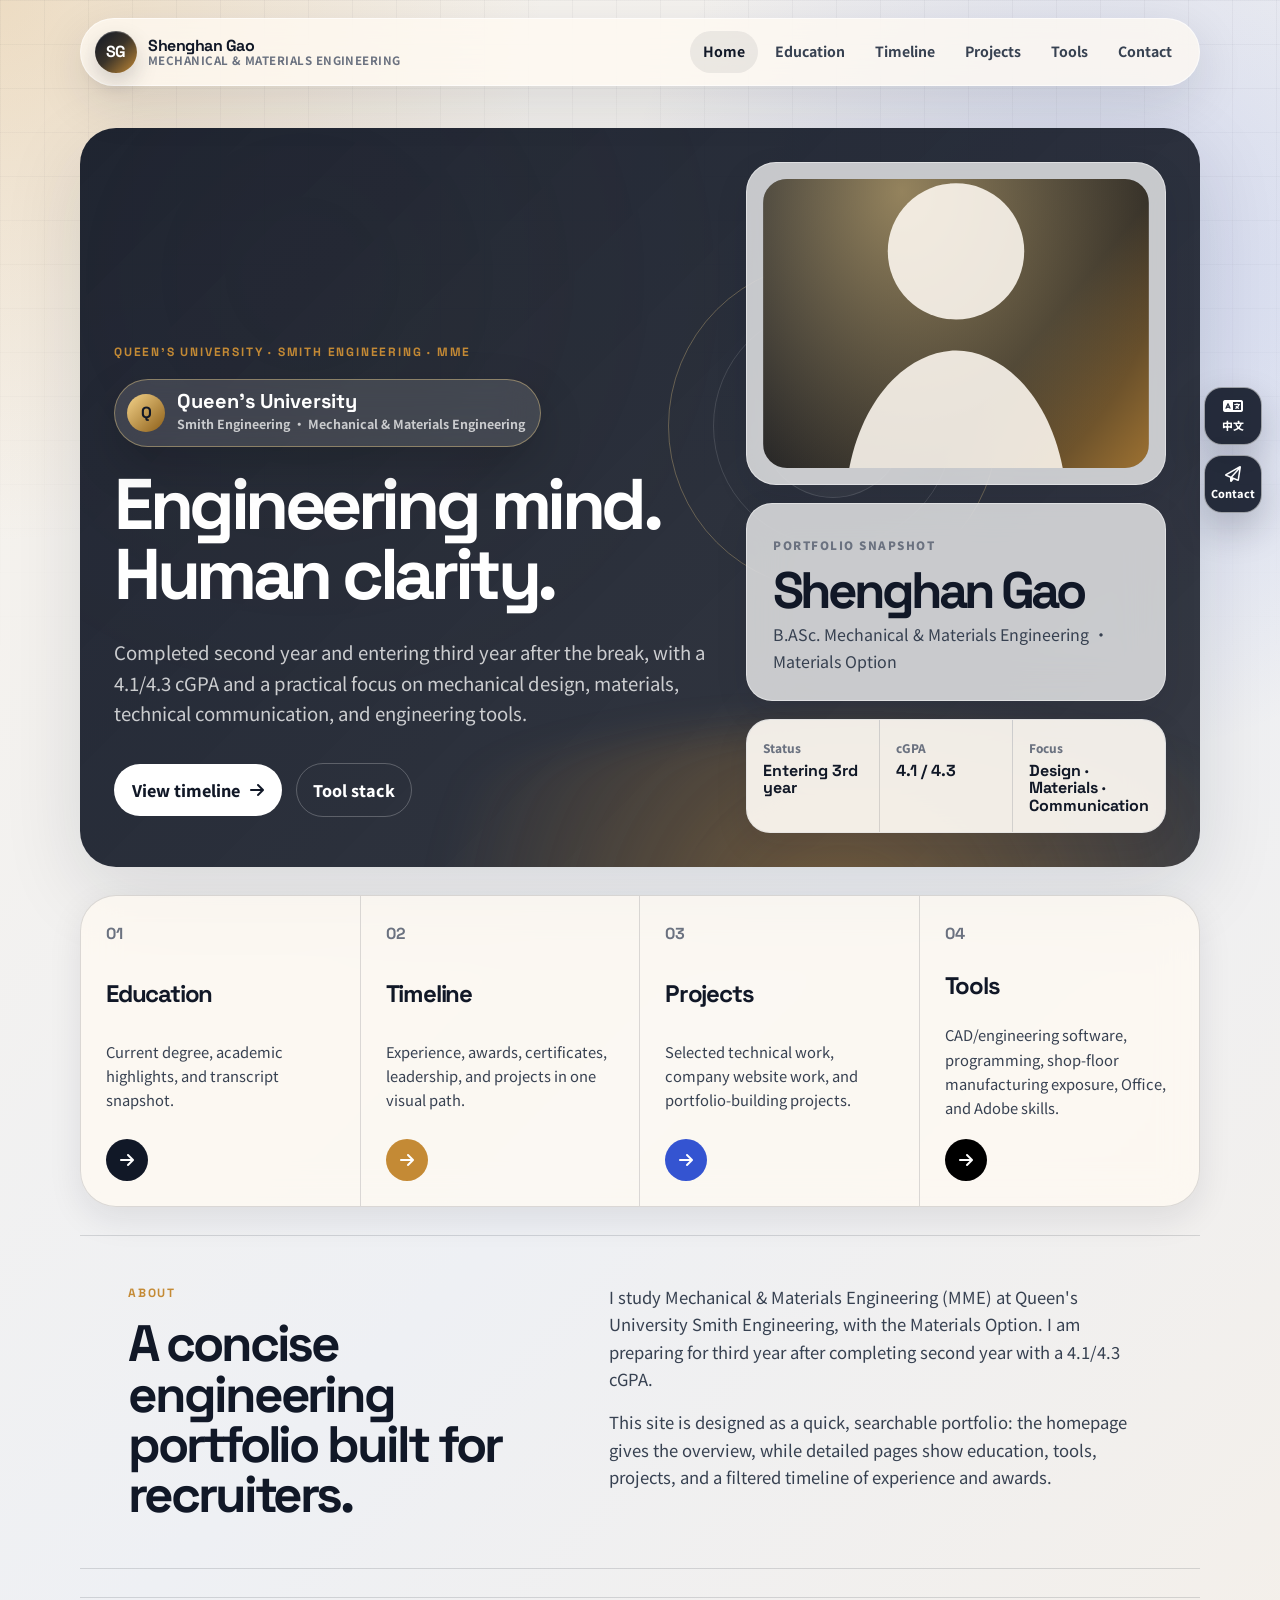
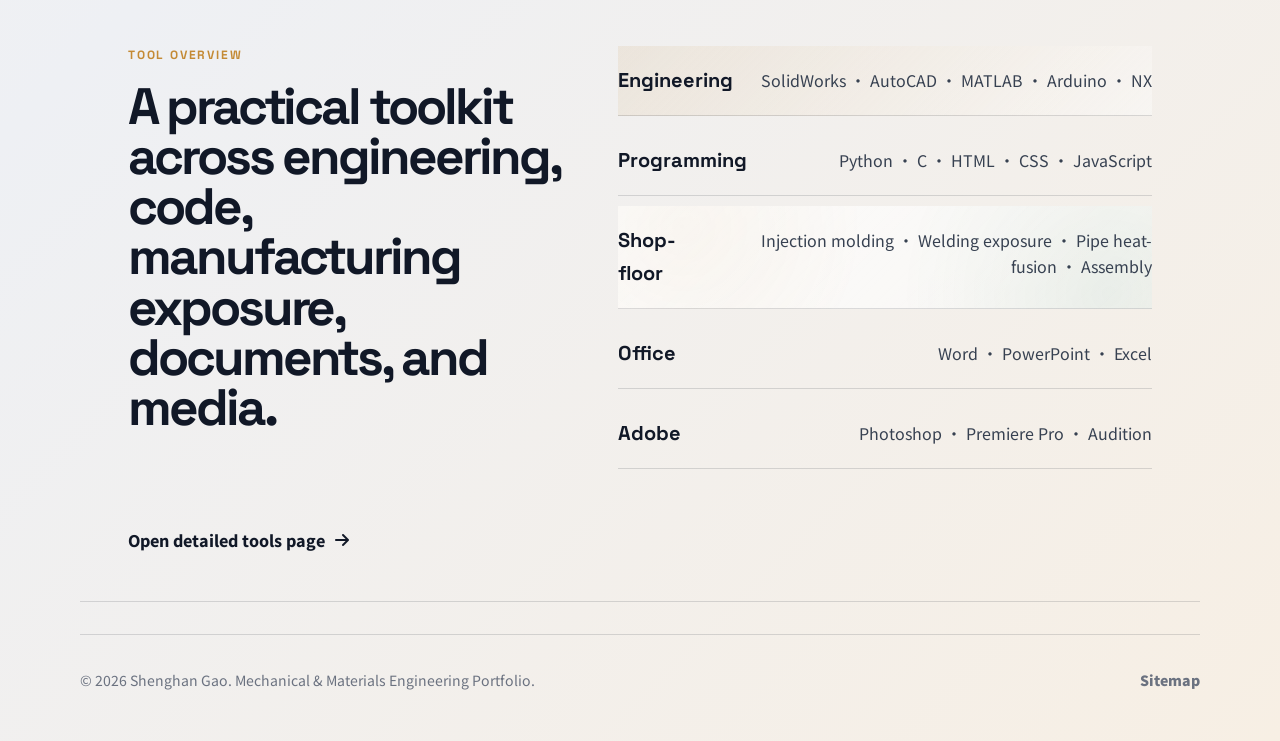
==== index.html @ 17887ff2 "Add files via upload" ====
<!DOCTYPE html>
<html lang="en">
<head>
  <meta charset="UTF-8">
  <meta name="viewport" content="width=device-width, initial-scale=1.0, viewport-fit=cover">
  <title>Shenghan Gao | Mechanical & Materials Engineering Portfolio</title>
  <meta name="description" content="Shenghan Gao is a Mechanical & Materials Engineering student at Queen's University, entering third year with a 4.1/4.3 cGPA. Explore engineering projects, tools, experience, awards, and contact information.">
  <meta name="keywords" content="Shenghan Gao, Gao Shenghan, 高胜寒, Mechanical Engineering, Queen's University, engineering portfolio, materials option, SolidWorks, AutoCAD, MATLAB, Python, Shenghan.cc">
  <meta name="author" content="Shenghan Gao">
  <meta name="robots" content="index, follow">
  <link rel="canonical" href="https://shenghan.cc/">
  <link rel="alternate" hreflang="en" href="https://shenghan.cc/">
  <link rel="alternate" hreflang="zh" href="https://shenghan.cc/">
  <meta property="og:type" content="website">
  <meta property="og:title" content="Shenghan Gao | Mechanical & Materials Engineering Portfolio">
  <meta property="og:description" content="Mechanical & Materials Engineering student at Queen's University. Engineering tools, projects, experience, awards, and contact information.">
  <meta property="og:url" content="https://shenghan.cc/">
  <meta property="og:site_name" content="Shenghan Gao Portfolio">
  <meta name="twitter:card" content="summary_large_image">
  <meta name="theme-color" content="#111827">
  <link rel="icon" href="favicon.svg" type="image/svg+xml">
  <link rel="icon" href="favicon-32x32.png" sizes="32x32">
  <link rel="apple-touch-icon" href="apple-touch-icon.png">
  <link rel="preconnect" href="https://fonts.googleapis.com">
  <link rel="preconnect" href="https://fonts.gstatic.com" crossorigin>
  <link href="https://fonts.googleapis.com/css2?family=Noto+Sans+SC:wght@300;400;500;700;900&family=Space+Grotesk:wght@400;500;600;700&display=swap" rel="stylesheet">
  <link rel="stylesheet" href="https://cdnjs.cloudflare.com/ajax/libs/font-awesome/6.5.2/css/all.min.css">
  <link rel="stylesheet" href="style.css?v=20260610-v19">
</head>
<body data-page="home">
  <header class="site-header" id="siteHeader">
    <a class="brand" href="index.html" aria-label="Shenghan Gao home">
      <span class="brand-mark">SG</span>
      <span class="brand-text">
        <strong id="brandName">Shenghan Gao</strong>
        <small data-i18n="brand_role">Mechanical &amp; Materials Engineering</small>
      </span>
    </a>
    <button class="nav-toggle" id="navToggle" type="button" aria-label="Open navigation" aria-expanded="false">
      <span></span>
      <span></span>
    </button>
    <nav class="main-nav" id="mainNav" aria-label="Primary navigation">
      <a href="index.html" data-i18n="nav_home">Home</a>
      <a href="education.html" data-i18n="nav_education">Education</a>
      <a href="timeline.html" data-i18n="nav_timeline">Timeline</a>
      <a href="projects.html" data-i18n="nav_projects">Projects</a>
      <a href="tools.html" data-i18n="nav_tools">Tools</a>
      <a href="contacts.html" data-i18n="nav_contact">Contact</a>
    </nav>
  </header>

  <aside class="quick-rail" aria-label="Quick actions">
    <button class="rail-action" id="langToggleBtn" type="button" aria-label="Switch language">
      <i class="fa-solid fa-language"></i>
      <span id="langBtnText">中文</span>
    </button>
    <a class="rail-action" href="contacts.html" aria-label="Contact Shenghan Gao">
      <i class="fa-regular fa-paper-plane"></i>
      <span data-i18n="rail_contact">Contact</span>
    </a>
  </aside>

  <main>
    <section class="hero-shell">
      <div class="hero-orbit" aria-hidden="true"></div>
      <div class="hero-copy reveal">
        <p class="eyebrow" data-i18n="home_eyebrow">Queen's University · Smith Engineering · MME</p>
        <div class="university-lockup" aria-label="Queen's University affiliation">
          <span class="university-lockup-mark">Q</span>
          <span>
            <strong>Queen's University</strong>
            <small data-i18n="home_university_sub">Smith Engineering · Mechanical &amp; Materials Engineering</small>
          </span>
        </div>
        <h1>
          <span data-i18n="home_title_line1">Engineering mind.</span>
          <span data-i18n="home_title_line2">Human clarity.</span>
        </h1>
        <p class="hero-lead" data-i18n="home_lead">Completed second year and entering third year after the break, with a 4.1/4.3 cGPA and a practical focus on mechanical design, materials, technical communication, and engineering tools.</p>
        <div class="hero-actions">
          <a class="primary-link" href="timeline.html">
            <span data-i18n="home_cta_timeline">View timeline</span>
            <i class="fa-solid fa-arrow-right"></i>
          </a>
          <a class="secondary-link" href="tools.html" data-i18n="home_cta_tools">Tool stack</a>
        </div>
      </div>
      <div class="hero-panel reveal">
        <figure class="portrait-card">
          <div class="portrait-frame">
            <img src="img/profile/portrait-placeholder.svg" alt="Professional portrait placeholder for Shenghan Gao">
          </div>
        </figure>
        <div class="profile-plate">
          <span class="plate-label" data-i18n="profile_label">Portfolio snapshot</span>
          <h2 id="heroName">Shenghan Gao</h2>
          <p data-i18n="profile_title">B.ASc. Mechanical & Materials Engineering · Materials Option</p>
        </div>
        <dl class="signal-list">
          <div>
            <dt data-i18n="signal_year_label">Status</dt>
            <dd data-i18n="signal_year_value">Entering 3rd year</dd>
          </div>
          <div>
            <dt data-i18n="signal_gpa_label">cGPA</dt>
            <dd>4.1 / 4.3</dd>
          </div>
          <div>
            <dt data-i18n="signal_focus_label">Focus</dt>
            <dd data-i18n="signal_focus_value">Design · Materials · Communication</dd>
          </div>
        </dl>
      </div>
    </section>

    <section class="overview-strip reveal" aria-label="Portfolio overview">
      <a class="overview-item" href="education.html">
        <span class="overview-number">01</span>
        <strong data-i18n="overview_education_title">Education</strong>
        <p data-i18n="overview_education_text">Current degree, academic highlights, and learning direction.</p>
        <i class="fa-solid fa-arrow-right"></i>
      </a>
      <a class="overview-item accent-warm" href="timeline.html">
        <span class="overview-number">02</span>
        <strong data-i18n="overview_timeline_title">Timeline</strong>
        <p data-i18n="overview_timeline_text">Experience, awards, certificates, and leadership in one visual path.</p>
        <i class="fa-solid fa-arrow-right"></i>
      </a>
      <a class="overview-item accent-cool" href="projects.html">
        <span class="overview-number">03</span>
        <strong data-i18n="overview_projects_title">Projects</strong>
        <p data-i18n="overview_projects_text">Selected technical work and portfolio-building projects.</p>
        <i class="fa-solid fa-arrow-right"></i>
      </a>
      <a class="overview-item accent-ink" href="tools.html">
        <span class="overview-number">04</span>
        <strong data-i18n="overview_tools_title">Tools</strong>
        <p data-i18n="overview_tools_text">CAD/engineering software, programming, shop-floor manufacturing exposure, Office, and Adobe skills.</p>
        <i class="fa-solid fa-arrow-right"></i>
      </a>
    </section>

    <section class="minimal-section split-section reveal">
      <div>
        <p class="eyebrow" data-i18n="home_about_eyebrow">About</p>
        <h2 data-i18n="home_about_title">A concise engineering portfolio built for recruiters.</h2>
      </div>
      <div class="prose-block">
        <p data-i18n="home_about_text1">I study Mechanical & Materials Engineering at Queen's University and am preparing for third year after completing second year with a 4.1/4.3 cGPA.</p>
        <p data-i18n="home_about_text2">This site is designed as a quick, searchable portfolio: the homepage gives the overview, while detailed pages show education, tools, projects, and a filtered timeline of experience and awards.</p>
      </div>
    </section>

    <section class="minimal-section feature-river reveal">
      <div class="river-heading">
        <p class="eyebrow" data-i18n="home_tools_eyebrow">Tool overview</p>
        <h2 data-i18n="home_tools_title">A practical toolkit across engineering, code, manufacturing exposure, documents, and media.</h2>
      </div>
      <div class="river-grid">
        <div class="river-item priority-engineering">
          <span>Engineering</span>
          <p>SolidWorks · AutoCAD · MATLAB · Arduino · NX</p>
        </div>
        <div class="river-item">
          <span>Programming</span>
          <p>Python · C · HTML · CSS · JavaScript</p>
        </div>
        <div class="river-item priority-shop">
          <span data-i18n="home_tools_shop_label">Shop-floor</span>
          <p data-i18n="home_tools_shop_text">Injection molding · Welding exposure · Pipe heat-fusion · Assembly</p>
        </div>
        <div class="river-item">
          <span>Office</span>
          <p>Word · PowerPoint · Excel</p>
        </div>
        <div class="river-item">
          <span>Adobe</span>
          <p>Photoshop · Premiere Pro · Audition</p>
        </div>
      </div>
      <a class="text-arrow" href="tools.html">
        <span data-i18n="home_tools_link">Open detailed tools page</span>
        <i class="fa-solid fa-arrow-right"></i>
      </a>
    </section>
  </main>

  <footer class="site-footer">
    <p data-i18n="footer_text">© 2026 Shenghan Gao. Mechanical & Materials Engineering Portfolio.</p>
    <a href="sitemap.xml" data-i18n="footer_sitemap">Sitemap</a>
  </footer>

  <script src="script.js?v=20260610-v19"></script>
</body>
</html>
---- style.css ----
:root {
  --bg: #f5f1ea;
  --bg-deep: #111827;
  --ink: #111827;
  --ink-soft: #374151;
  --muted: #6b7280;
  --line: rgba(17, 24, 39, 0.14);
  --paper: rgba(255, 255, 255, 0.74);
  --paper-solid: #fffaf2;
  --gold: #c48a35;
  --gold-light: #f4d38a;
  --blue: #3454d1;
  --blue-soft: #dfe7ff;
  --green: #2f7d5b;
  --purple: #7656d9;
  --rose: #bd4f6c;
  --shadow: 0 24px 80px rgba(17, 24, 39, 0.12);
  --shadow-soft: 0 12px 34px rgba(17, 24, 39, 0.09);
  --radius-xl: 36px;
  --radius-lg: 26px;
  --radius-md: 18px;
  --font-display: "Space Grotesk", "Noto Sans SC", system-ui, sans-serif;
  --font-body: "Noto Sans SC", "Space Grotesk", system-ui, sans-serif;
}

* {
  box-sizing: border-box;
}

html {
  scroll-behavior: smooth;
}

body {
  margin: 0;
  min-height: 100vh;
  background:
    radial-gradient(circle at top left, rgba(196, 138, 53, 0.22), transparent 34rem),
    radial-gradient(circle at 85% 12%, rgba(52, 84, 209, 0.18), transparent 30rem),
    linear-gradient(135deg, #f8f3eb 0%, #eef0f4 48%, #f7efe4 100%);
  color: var(--ink);
  font-family: var(--font-body);
  line-height: 1.65;
  overflow-x: hidden;
}

body::before {
  content: "";
  position: fixed;
  inset: 0;
  pointer-events: none;
  background-image: linear-gradient(rgba(17, 24, 39, 0.035) 1px, transparent 1px), linear-gradient(90deg, rgba(17, 24, 39, 0.035) 1px, transparent 1px);
  background-size: 44px 44px;
  mask-image: linear-gradient(to bottom, black, transparent 76%);
  z-index: -2;
}

a {
  color: inherit;
}

button,
a {
  -webkit-tap-highlight-color: transparent;
}

.site-header {
  position: fixed;
  top: 18px;
  left: 50%;
  width: min(1120px, calc(100% - 36px));
  transform: translateX(-50%);
  z-index: 1000;
  display: flex;
  align-items: center;
  justify-content: space-between;
  gap: 22px;
  padding: 12px 14px;
  border: 1px solid rgba(255, 255, 255, 0.56);
  border-radius: 999px;
  background: rgba(255, 250, 242, 0.76);
  backdrop-filter: blur(22px);
  box-shadow: 0 16px 50px rgba(17, 24, 39, 0.12);
  transition: padding 0.25s ease, top 0.25s ease, background 0.25s ease;
}

.site-header.scrolled {
  top: 10px;
  padding: 9px 12px;
  background: rgba(255, 250, 242, 0.9);
}

.brand {
  display: inline-flex;
  align-items: center;
  gap: 11px;
  text-decoration: none;
  min-width: max-content;
}

.brand-mark {
  width: 42px;
  height: 42px;
  display: inline-grid;
  place-items: center;
  border-radius: 50%;
  color: white;
  background: linear-gradient(135deg, #111827, #3a3329 48%, #c48a35);
  font-family: var(--font-display);
  font-weight: 700;
  letter-spacing: -0.04em;
  box-shadow: inset 0 1px 0 rgba(255,255,255,0.25), 0 10px 22px rgba(17,24,39,0.18);
}

.brand-text {
  display: flex;
  flex-direction: column;
  line-height: 1.05;
}

.brand-text strong {
  font-family: var(--font-display);
  font-size: 1rem;
  letter-spacing: -0.03em;
}

.brand-text small {
  color: var(--muted);
  font-size: 0.72rem;
  font-weight: 700;
  letter-spacing: 0.04em;
  text-transform: uppercase;
}

.main-nav {
  display: flex;
  align-items: center;
  justify-content: flex-end;
  gap: 4px;
  flex-wrap: wrap;
}

.main-nav a {
  position: relative;
  text-decoration: none;
  color: var(--ink-soft);
  font-weight: 700;
  font-size: 0.88rem;
  padding: 9px 13px;
  border-radius: 999px;
  transition: color 0.2s ease, background 0.2s ease;
}

.main-nav a:hover,
.main-nav a.active {
  color: var(--ink);
  background: rgba(17, 24, 39, 0.07);
}

.nav-toggle {
  display: none;
  width: 42px;
  height: 42px;
  align-items: center;
  justify-content: center;
  flex-direction: column;
  gap: 6px;
  border: 0;
  border-radius: 50%;
  background: var(--ink);
  cursor: pointer;
}

.nav-toggle span {
  width: 18px;
  height: 2px;
  border-radius: 999px;
  background: white;
  transition: transform 0.25s ease;
}

.nav-toggle.open span:first-child {
  transform: translateY(4px) rotate(45deg);
}

.nav-toggle.open span:last-child {
  transform: translateY(-4px) rotate(-45deg);
}

.quick-rail {
  position: fixed;
  top: 50%;
  right: 18px;
  transform: translateY(-50%);
  z-index: 1100;
  display: flex;
  flex-direction: column;
  gap: 10px;
}

.rail-action {
  width: 58px;
  min-height: 58px;
  display: inline-flex;
  flex-direction: column;
  align-items: center;
  justify-content: center;
  gap: 3px;
  border: 1px solid rgba(255, 255, 255, 0.54);
  border-radius: 18px;
  background: rgba(17, 24, 39, 0.9);
  color: white;
  text-decoration: none;
  cursor: pointer;
  box-shadow: 0 16px 36px rgba(17, 24, 39, 0.22);
  transition: transform 0.2s ease, background 0.2s ease;
  font: inherit;
}

.rail-action:hover {
  transform: translateX(-3px) translateY(-2px);
  background: #000;
}

.rail-action i {
  font-size: 1rem;
}

.rail-action span {
  font-size: 0.68rem;
  font-weight: 800;
}

main,
.page-main {
  width: min(1120px, calc(100% - 42px));
  margin: 0 auto;
}

main {
  padding: 128px 0 32px;
}

.page-main {
  padding: 128px 0 36px;
}

.hero-shell {
  position: relative;
  min-height: min(720px, calc(100vh - 120px));
  display: grid;
  grid-template-columns: minmax(0, 1.18fr) minmax(320px, 0.82fr);
  gap: 28px;
  align-items: stretch;
  padding: 34px;
  border-radius: var(--radius-xl);
  overflow: hidden;
  background:
    linear-gradient(135deg, rgba(17, 24, 39, 0.94), rgba(29, 33, 43, 0.88)),
    radial-gradient(circle at 20% 20%, rgba(244, 211, 138, 0.3), transparent 28rem);
  color: white;
  box-shadow: var(--shadow);
}

.hero-shell::after {
  content: "";
  position: absolute;
  inset: auto -20% -38% 16%;
  height: 420px;
  border-radius: 50%;
  background: radial-gradient(circle, rgba(196, 138, 53, 0.45), transparent 66%);
  filter: blur(18px);
}

.hero-orbit {
  position: absolute;
  right: 18%;
  top: 18%;
  width: 330px;
  height: 330px;
  border: 1px solid rgba(244, 211, 138, 0.38);
  border-radius: 50%;
  opacity: 0.8;
}

.hero-orbit::before,
.hero-orbit::after {
  content: "";
  position: absolute;
  border-radius: 50%;
  border: 1px solid rgba(255, 255, 255, 0.16);
}

.hero-orbit::before {
  inset: 44px;
}

.hero-orbit::after {
  inset: 92px;
  background: rgba(255,255,255,0.05);
}

.hero-copy,
.hero-panel {
  position: relative;
  z-index: 1;
}

.hero-copy {
  align-self: end;
  max-width: 720px;
  padding: 90px 0 16px;
}

.eyebrow {
  margin: 0 0 16px;
  color: var(--gold);
  font-family: var(--font-display);
  font-weight: 700;
  text-transform: uppercase;
  letter-spacing: 0.15em;
  font-size: 0.75rem;
}

.hero-copy h1,
.page-hero h1,
.contact-hero h1 {
  margin: 0;
  font-family: var(--font-display);
  font-size: clamp(3.1rem, 8vw, 7.4rem);
  line-height: 0.88;
  letter-spacing: -0.08em;
}

.hero-copy h1 span {
  display: block;
}

.hero-lead {
  max-width: 660px;
  margin: 28px 0 0;
  color: rgba(255, 255, 255, 0.76);
  font-size: clamp(1rem, 1.5vw, 1.16rem);
}

.hero-actions,
.section-heading-row {
  display: flex;
  align-items: center;
  gap: 14px;
  flex-wrap: wrap;
}

.hero-actions {
  margin-top: 34px;
}

.primary-link,
.secondary-link,
.text-arrow {
  display: inline-flex;
  align-items: center;
  gap: 10px;
  text-decoration: none;
  font-weight: 800;
  transition: transform 0.2s ease, background 0.2s ease, color 0.2s ease;
}

.primary-link {
  padding: 13px 18px;
  border-radius: 999px;
  background: white;
  color: var(--ink);
}

.primary-link:hover,
.secondary-link:hover,
.text-arrow:hover {
  transform: translateX(4px);
}

.secondary-link {
  padding: 13px 16px;
  border-radius: 999px;
  color: white;
  border: 1px solid rgba(255, 255, 255, 0.24);
}

.hero-panel {
  align-self: stretch;
  display: flex;
  flex-direction: column;
  justify-content: flex-end;
  gap: 18px;
}

.portrait-card,
.profile-plate,
.signal-list,
.education-current,
.education-notes,
.contact-card,
.contact-grid article,
.project-tile,
.tool-family,
.detail-table,
.timeline-card {
  border: 1px solid rgba(255,255,255,0.42);
  background: rgba(255, 255, 255, 0.74);
  backdrop-filter: blur(20px);
  box-shadow: var(--shadow-soft);
}


.portrait-card {
  margin: 0;
  padding: 16px;
  border-radius: 30px;
  color: var(--ink);
}

.portrait-frame {
  position: relative;
  overflow: hidden;
  border-radius: 24px;
  aspect-ratio: 4 / 3;
  background: rgba(17,24,39,0.09);
}

.portrait-frame img {
  width: 100%;
  height: 100%;
  object-fit: cover;
  display: block;
}

.portrait-card figcaption {
  margin-top: 10px;
  color: var(--muted);
  font-size: 0.78rem;
  font-weight: 800;
  line-height: 1.45;
}

.profile-plate {
  padding: 26px;
  border-radius: var(--radius-lg);
  color: var(--ink);
}

.plate-label,
.section-kicker,
.project-type,
.tool-family-head span,
.filter-title {
  display: inline-flex;
  color: var(--muted);
  font-size: 0.72rem;
  font-weight: 900;
  text-transform: uppercase;
  letter-spacing: 0.13em;
}

.profile-plate h2 {
  margin: 10px 0 6px;
  font-family: var(--font-display);
  font-size: clamp(2rem, 4vw, 3.6rem);
  line-height: 0.95;
  letter-spacing: -0.08em;
}

.profile-plate p {
  margin: 0;
  color: var(--ink-soft);
}

.signal-list {
  display: grid;
  grid-template-columns: repeat(3, 1fr);
  gap: 1px;
  padding: 0;
  margin: 0;
  overflow: hidden;
  border-radius: 24px;
  color: var(--ink);
}

.signal-list div {
  padding: 18px 16px;
  background: rgba(255, 250, 242, 0.72);
}

.signal-list dt {
  color: var(--muted);
  font-size: 0.74rem;
  font-weight: 800;
}

.signal-list dd {
  margin: 4px 0 0;
  font-family: var(--font-display);
  font-weight: 800;
  line-height: 1.1;
}

.overview-strip {
  display: grid;
  grid-template-columns: repeat(4, 1fr);
  gap: 0;
  margin-top: 28px;
  border: 1px solid var(--line);
  border-radius: var(--radius-xl);
  overflow: hidden;
  background: rgba(255, 250, 242, 0.76);
  backdrop-filter: blur(18px);
  box-shadow: var(--shadow-soft);
}

.overview-item {
  position: relative;
  min-height: 240px;
  display: flex;
  flex-direction: column;
  justify-content: space-between;
  gap: 18px;
  padding: 25px;
  text-decoration: none;
  border-right: 1px solid var(--line);
  transition: background 0.25s ease, transform 0.25s ease;
}

.overview-item:last-child {
  border-right: 0;
}

.overview-item:hover {
  background: rgba(17, 24, 39, 0.045);
}

.overview-number {
  color: var(--muted);
  font-family: var(--font-display);
  font-weight: 800;
}

.overview-item strong {
  font-family: var(--font-display);
  font-size: 1.5rem;
  letter-spacing: -0.05em;
}

.overview-item p {
  margin: 0;
  color: var(--ink-soft);
  font-size: 0.92rem;
}

.overview-item i {
  width: 42px;
  height: 42px;
  display: grid;
  place-items: center;
  border-radius: 50%;
  background: var(--ink);
  color: white;
}

.accent-warm i {
  background: var(--gold);
}

.accent-cool i {
  background: var(--blue);
}

.accent-ink i {
  background: #000;
}

.minimal-section {
  margin-top: 28px;
  padding: clamp(28px, 4vw, 48px);
  border-top: 1px solid var(--line);
  border-bottom: 1px solid var(--line);
}

.split-section {
  display: grid;
  grid-template-columns: 0.9fr 1.1fr;
  gap: 36px;
  align-items: start;
}

.split-section h2,
.river-heading h2,
.education-current h2,
.education-notes h3,
.detail-table-section h2,
.project-tile h2,
.tool-family h2,
.contact-grid h2 {
  margin: 0;
  font-family: var(--font-display);
  letter-spacing: -0.06em;
  line-height: 0.98;
}

.split-section h2,
.river-heading h2 {
  font-size: clamp(2rem, 4vw, 4.1rem);
}

.prose-block p {
  margin: 0 0 16px;
  color: var(--ink-soft);
  font-size: 1.04rem;
}

.feature-river {
  display: grid;
  grid-template-columns: 0.92fr 1.08fr;
  gap: 36px;
  align-items: start;
}

.river-grid {
  display: grid;
  gap: 10px;
}

.river-item {
  display: flex;
  align-items: baseline;
  justify-content: space-between;
  gap: 18px;
  padding: 18px 0;
  border-bottom: 1px solid var(--line);
}

.river-item span {
  font-family: var(--font-display);
  font-weight: 800;
  font-size: 1.25rem;
}

.river-item p {
  margin: 0;
  color: var(--ink-soft);
  text-align: right;
}

.text-arrow {
  width: fit-content;
  color: var(--ink);
  margin-top: 22px;
}

.page-hero {
  position: relative;
  padding: clamp(44px, 7vw, 86px) 0 clamp(26px, 4vw, 48px);
}

.page-hero h1,
.contact-hero h1 {
  max-width: 920px;
  color: var(--ink);
  font-size: clamp(3rem, 7vw, 6.4rem);
}

.page-hero p:last-child,
.contact-hero p {
  max-width: 720px;
  color: var(--ink-soft);
  font-size: 1.06rem;
}

.education-layout {
  display: grid;
  grid-template-columns: minmax(0, 1.25fr) minmax(280px, 0.75fr);
  gap: 22px;
}

.education-current,
.education-notes {
  border-color: rgba(17,24,39,0.1);
  border-radius: var(--radius-xl);
  padding: clamp(24px, 4vw, 42px);
}

.education-current h2 {
  margin-top: 14px;
  font-size: clamp(2.2rem, 4.6vw, 4.4rem);
}

.muted {
  color: var(--muted);
}

.metric-row {
  display: grid;
  grid-template-columns: repeat(2, 1fr);
  gap: 12px;
  margin: 26px 0;
}

.metric-row div {
  padding: 18px;
  border-radius: 22px;
  background: rgba(17, 24, 39, 0.055);
}

.metric-row span {
  display: block;
  color: var(--muted);
  font-size: 0.78rem;
  font-weight: 800;
  text-transform: uppercase;
  letter-spacing: 0.1em;
}

.metric-row strong {
  display: block;
  margin-top: 6px;
  font-family: var(--font-display);
  font-size: 1.32rem;
  line-height: 1.12;
}

.clean-list {
  list-style: none;
  padding: 0;
  margin: 18px 0 0;
}

.clean-list li {
  padding: 14px 0;
  border-bottom: 1px solid var(--line);
  color: var(--ink-soft);
}

.detail-table-section {
  margin-top: 28px;
}

.section-heading-row {
  justify-content: space-between;
  margin-bottom: 18px;
}

.detail-table {
  border-radius: var(--radius-lg);
  overflow: hidden;
  border-color: rgba(17,24,39,0.1);
}

.detail-row {
  display: grid;
  grid-template-columns: 120px 260px minmax(0, 1fr);
  gap: 20px;
  padding: 24px;
  align-items: start;
  border-bottom: 1px solid var(--line);
}

.detail-row:last-child {
  border-bottom: 0;
}

.detail-row span {
  font-family: var(--font-display);
  font-weight: 900;
  color: var(--gold);
}

.detail-row strong {
  font-family: var(--font-display);
  letter-spacing: -0.03em;
}

.detail-row p {
  margin: 0;
  color: var(--ink-soft);
}

.timeline-layout {
  display: grid;
  grid-template-columns: 220px minmax(0, 1fr);
  gap: 32px;
  align-items: start;
}

.timeline-filter {
  position: sticky;
  top: 118px;
  display: flex;
  flex-direction: column;
  gap: 9px;
  padding: 16px;
  border: 1px solid rgba(255,255,255,0.54);
  border-radius: 26px;
  background: rgba(255, 250, 242, 0.72);
  backdrop-filter: blur(22px);
  box-shadow: var(--shadow-soft);
}

.filter-title {
  margin: 4px 8px 8px;
}

.filter-btn {
  display: inline-flex;
  align-items: center;
  gap: 10px;
  border: 0;
  border-radius: 999px;
  padding: 11px 12px;
  background: transparent;
  color: var(--ink-soft);
  font: inherit;
  font-weight: 800;
  cursor: pointer;
  text-align: left;
  transition: background 0.2s ease, color 0.2s ease, transform 0.2s ease;
}

.filter-btn:hover,
.filter-btn.active {
  background: var(--ink);
  color: white;
}

.filter-btn:hover {
  transform: translateX(3px);
}

.timeline-stream {
  position: relative;
  display: grid;
  gap: 26px;
  padding-bottom: 30px;
}

.timeline-stream::before {
  content: "";
  position: absolute;
  left: 132px;
  top: 18px;
  bottom: 18px;
  width: 2px;
  background: linear-gradient(to bottom, transparent, rgba(17,24,39,0.24), transparent);
}

.timeline-item {
  position: relative;
  display: grid;
  grid-template-columns: 132px minmax(0, 1fr);
  gap: 28px;
  transition: opacity 0.25s ease, transform 0.25s ease;
}

.timeline-item.hidden {
  display: none;
}

.timeline-date {
  position: sticky;
  top: 118px;
  align-self: start;
  padding-top: 20px;
  font-family: var(--font-display);
  font-weight: 900;
  color: var(--ink);
  letter-spacing: -0.04em;
}

.timeline-card {
  position: relative;
  display: grid;
  grid-template-columns: 210px minmax(0, 1fr);
  gap: 24px;
  padding: 18px;
  border-radius: 32px;
  border-color: rgba(17,24,39,0.1);
}

.timeline-card::before {
  content: "";
  position: absolute;
  left: -37px;
  top: 32px;
  width: 18px;
  height: 18px;
  border-radius: 50%;
  background: var(--ink);
  box-shadow: 0 0 0 8px rgba(17,24,39,0.09);
}

.category-internship .timeline-card::before {
  background: var(--blue);
}

.category-award .timeline-card::before {
  background: var(--gold);
}

.category-certificate .timeline-card::before {
  background: var(--green);
}

.category-leadership .timeline-card::before {
  background: var(--purple);
}

.category-project .timeline-card::before {
  background: var(--rose);
}

.timeline-image-slot,
.project-visual,
.tool-image-slot {
  min-height: 150px;
  display: grid;
  place-items: center;
  border: 1px dashed rgba(17,24,39,0.22);
  border-radius: 24px;
  background:
    linear-gradient(135deg, rgba(255,255,255,0.42), rgba(255,255,255,0.12)),
    repeating-linear-gradient(135deg, rgba(17,24,39,0.04) 0, rgba(17,24,39,0.04) 8px, transparent 8px, transparent 16px);
  color: var(--muted);
  font-size: 0.78rem;
  font-weight: 900;
  text-transform: uppercase;
  letter-spacing: 0.1em;
  text-align: center;
}

.timeline-content h2 {
  margin: 10px 0 2px;
  font-family: var(--font-display);
  font-size: clamp(1.55rem, 2.8vw, 2.5rem);
  line-height: 0.98;
  letter-spacing: -0.06em;
}

.timeline-content p {
  margin: 10px 0 0;
  color: var(--ink-soft);
}

.category-pill {
  display: inline-flex;
  width: fit-content;
  padding: 6px 10px;
  border-radius: 999px;
  color: white;
  font-size: 0.72rem;
  font-weight: 900;
  text-transform: uppercase;
  letter-spacing: 0.09em;
}

.category-pill.internship {
  background: var(--blue);
}

.category-pill.award {
  background: var(--gold);
}

.category-pill.certificate {
  background: var(--green);
}

.category-pill.leadership {
  background: var(--purple);
}

.category-pill.project {
  background: var(--rose);
}

.project-gallery {
  display: grid;
  grid-template-columns: repeat(2, minmax(0, 1fr));
  gap: 20px;
}

.project-tile {
  display: grid;
  grid-template-rows: auto 1fr;
  gap: 20px;
  padding: 18px;
  border-radius: 32px;
  border-color: rgba(17,24,39,0.1);
}

.large-tile,
.wide-tile {
  grid-column: span 2;
  grid-template-columns: minmax(270px, 0.78fr) minmax(0, 1fr);
  grid-template-rows: auto;
  align-items: stretch;
}

.project-tile h2 {
  margin-top: 12px;
  font-size: clamp(1.8rem, 3.6vw, 3.7rem);
}

.project-tile p {
  color: var(--ink-soft);
}

.project-visual {
  min-height: 240px;
}

.tool-wall {
  display: grid;
  grid-template-columns: repeat(2, minmax(0, 1fr));
  gap: 20px;
}

.tool-family {
  position: relative;
  padding: 24px;
  border-radius: 32px;
  border-color: rgba(17,24,39,0.1);
  overflow: hidden;
}

.tool-family::before {
  content: "";
  position: absolute;
  inset: 0 0 auto 0;
  height: 6px;
  background: var(--ink);
}

.office-family::before {
  background: var(--blue);
}

.adobe-family::before {
  background: var(--rose);
}

.engineering-family::before {
  background: var(--gold);
}

.code-family::before {
  background: var(--green);
}

.tool-family-head {
  display: flex;
  align-items: center;
  gap: 15px;
}

.tool-family-head i {
  width: 50px;
  height: 50px;
  display: grid;
  place-items: center;
  border-radius: 18px;
  color: white;
  background: var(--ink);
}

.office-family .tool-family-head i {
  background: var(--blue);
}

.adobe-family .tool-family-head i {
  background: var(--rose);
}

.engineering-family .tool-family-head i {
  background: var(--gold);
}

.code-family .tool-family-head i {
  background: var(--green);
}

.tool-family h2 {
  margin-top: 4px;
  font-size: clamp(1.7rem, 3vw, 2.6rem);
}

.tool-chip-grid {
  display: flex;
  flex-wrap: wrap;
  gap: 9px;
  margin: 22px 0;
}

.tool-chip-grid span {
  padding: 8px 12px;
  border-radius: 999px;
  background: rgba(17,24,39,0.065);
  font-weight: 900;
  font-size: 0.86rem;
}

.tool-family p {
  margin-bottom: 0;
  color: var(--ink-soft);
}

.contact-main {
  min-height: 78vh;
}

.contact-hero {
  min-height: calc(100vh - 170px);
  display: grid;
  grid-template-columns: minmax(0, 1.05fr) minmax(310px, 0.95fr);
  gap: 30px;
  align-items: center;
}

.contact-card {
  display: grid;
  gap: 12px;
  padding: 26px;
  border-radius: var(--radius-xl);
  border-color: rgba(17,24,39,0.1);
}

.contact-card a,
.contact-card p {
  display: flex;
  align-items: center;
  gap: 14px;
  margin: 0;
  padding: 16px;
  border-radius: 22px;
  background: rgba(17,24,39,0.055);
  text-decoration: none;
  font-weight: 900;
}

.contact-card i {
  color: var(--gold);
}

.contact-grid {
  display: grid;
  grid-template-columns: repeat(2, minmax(0, 1fr));
  gap: 20px;
}

.contact-grid article {
  padding: 28px;
  border-radius: 30px;
  border-color: rgba(17,24,39,0.1);
}

.contact-grid h2 {
  margin-top: 12px;
  font-size: clamp(1.7rem, 3vw, 2.8rem);
}

.contact-grid p {
  color: var(--ink-soft);
}

.site-footer {
  width: min(1120px, calc(100% - 42px));
  margin: 0 auto;
  padding: 34px 0 48px;
  display: flex;
  justify-content: space-between;
  gap: 18px;
  border-top: 1px solid var(--line);
  color: var(--muted);
  font-size: 0.88rem;
}

.site-footer p {
  margin: 0;
}

.site-footer a {
  text-decoration: none;
  font-weight: 900;
}

.reveal {
  opacity: 0;
  transform: translateY(18px);
  transition: opacity 0.65s ease, transform 0.65s ease;
}

.reveal.in-view {
  opacity: 1;
  transform: translateY(0);
}


@media (max-width: 1040px) {
  .academic-arc-grid {
    grid-template-columns: 1fr;
  }
  .metric-badge-grid {
    grid-template-columns: repeat(2, minmax(0, 1fr));
  }
}

@media (max-width: 700px) {
  .metric-badge-grid,
  .foundation-map {
    grid-template-columns: 1fr;
  }
  .arc-card h3 {
    font-size: clamp(2rem, 12vw, 3.2rem);
  }
  .subject-sparkline {
    overflow-x: auto;
    align-items: end;
  }
  .portrait-frame {
    aspect-ratio: 16 / 10;
  }
}

@media (max-width: 1040px) {
  .main-nav a {
    padding: 8px 10px;
    font-size: 0.82rem;
  }

  .hero-shell,
  .contact-hero,
  .education-layout,
  .feature-river,
  .split-section {
    grid-template-columns: 1fr;
  }

  .hero-copy {
    padding-top: 60px;
  }

  .overview-strip {
    grid-template-columns: repeat(2, 1fr);
  }

  .overview-item:nth-child(2) {
    border-right: 0;
  }

  .overview-item:nth-child(-n + 2) {
    border-bottom: 1px solid var(--line);
  }

  .timeline-layout {
    grid-template-columns: 1fr;
  }

  .timeline-filter {
    position: relative;
    top: auto;
    flex-direction: row;
    overflow-x: auto;
    scrollbar-width: thin;
  }

  .filter-btn {
    min-width: max-content;
  }

  .timeline-stream::before {
    left: 106px;
  }

  .timeline-item {
    grid-template-columns: 106px minmax(0, 1fr);
    gap: 24px;
  }
}

@media (max-width: 820px) {
  .site-header {
    top: 10px;
    width: min(100% - 22px, 680px);
    align-items: center;
    border-radius: 26px;
  }

  .nav-toggle {
    display: inline-flex;
  }

  .main-nav {
    position: absolute;
    left: 0;
    right: 0;
    top: calc(100% + 10px);
    display: none;
    flex-direction: column;
    align-items: stretch;
    gap: 4px;
    padding: 12px;
    border-radius: 24px;
    background: rgba(255, 250, 242, 0.94);
    box-shadow: var(--shadow-soft);
    border: 1px solid rgba(255,255,255,0.6);
  }

  .main-nav.open {
    display: flex;
  }

  .main-nav a {
    padding: 12px 14px;
  }

  .quick-rail {
    top: auto;
    right: 12px;
    bottom: 12px;
    transform: none;
    flex-direction: row;
  }

  .rail-action {
    width: auto;
    min-height: 48px;
    padding: 8px 12px;
    flex-direction: row;
    border-radius: 999px;
  }

  main,
  .page-main,
  .site-footer {
    width: min(100% - 24px, 680px);
  }

  main,
  .page-main {
    padding-top: 104px;
  }

  .hero-shell {
    padding: 24px;
    border-radius: 30px;
    min-height: auto;
  }

  .hero-copy h1,
  .page-hero h1,
  .contact-hero h1 {
    letter-spacing: -0.07em;
  }

  .signal-list {
    grid-template-columns: 1fr;
  }

  .overview-strip,
  .project-gallery,
  .tool-wall,
  .contact-grid {
    grid-template-columns: 1fr;
  }

  .overview-item {
    min-height: 190px;
    border-right: 0;
    border-bottom: 1px solid var(--line);
  }

  .overview-item:last-child {
    border-bottom: 0;
  }

  .large-tile,
  .wide-tile {
    grid-column: span 1;
    grid-template-columns: 1fr;
  }

  .detail-row {
    grid-template-columns: 1fr;
    gap: 6px;
  }

  .timeline-stream::before {
    left: 14px;
  }

  .timeline-item {
    grid-template-columns: 1fr;
    gap: 8px;
    padding-left: 36px;
  }

  .timeline-date {
    position: relative;
    top: auto;
    padding-top: 0;
  }

  .timeline-card {
    grid-template-columns: 1fr;
  }

  .timeline-card::before {
    left: -31px;
    top: 28px;
  }

  .metric-row {
    grid-template-columns: 1fr;
  }

  .river-item {
    align-items: flex-start;
    flex-direction: column;
    gap: 4px;
  }

  .river-item p {
    text-align: left;
  }

  .site-footer {
    padding-bottom: 86px;
    flex-direction: column;
  }
}

@media (max-width: 520px) {
  .brand-text small {
    display: none;
  }

  .brand-mark {
    width: 38px;
    height: 38px;
  }

  .hero-shell,
  .education-current,
  .education-notes,
  .tool-family,
  .project-tile,
  .contact-card,
  .contact-grid article {
    border-radius: 24px;
  }

  .minimal-section {
    padding-left: 4px;
    padding-right: 4px;
  }

  .hero-actions {
    align-items: stretch;
    flex-direction: column;
  }

  .primary-link,
  .secondary-link {
    justify-content: center;
  }

  .quick-rail {
    left: 12px;
    justify-content: flex-end;
  }

  .rail-action span {
    font-size: 0.66rem;
  }
}


/* ---------- V3 refinements ---------- */
html[lang="zh"] body {
  font-family: "Noto Sans SC", "Space Grotesk", system-ui, sans-serif;
  letter-spacing: 0;
}

html[lang="zh"] .hero-copy h1,
html[lang="zh"] .page-hero h1,
html[lang="zh"] .contact-hero h1 {
  font-family: "Noto Sans SC", "Space Grotesk", system-ui, sans-serif;
  letter-spacing: -0.045em;
  line-height: 1.12;
  font-weight: 800;
}

html[lang="zh"] .hero-copy h1 {
  font-size: clamp(2.5rem, 6vw, 5.4rem);
}

html[lang="zh"] .page-hero h1,
html[lang="zh"] .contact-hero h1 {
  font-size: clamp(2.25rem, 5.4vw, 4.75rem);
}

html[lang="zh"] .profile-plate h2,
html[lang="zh"] .education-current h2,
html[lang="zh"] .project-tile h2,
html[lang="zh"] .tool-family h2,
html[lang="zh"] .contact-grid h2,
html[lang="zh"] .minimal-section h2,
html[lang="zh"] .river-heading h2,
html[lang="zh"] .transcript-section h2 {
  font-family: "Noto Sans SC", "Space Grotesk", system-ui, sans-serif;
  letter-spacing: -0.035em;
  line-height: 1.22;
  font-weight: 750;
}

html[lang="zh"] .profile-plate h2 {
  font-size: clamp(1.7rem, 3vw, 2.9rem);
}

html[lang="zh"] .education-current h2 {
  font-size: clamp(1.9rem, 3.8vw, 3.6rem);
}

html[lang="zh"] p,
html[lang="zh"] li,
html[lang="zh"] .hero-lead,
html[lang="zh"] .page-hero p:last-child,
html[lang="zh"] .contact-hero p {
  line-height: 1.82;
}

html[lang="zh"] .eyebrow,
html[lang="zh"] .plate-label,
html[lang="zh"] .section-kicker,
html[lang="zh"] .project-type,
html[lang="zh"] .tool-family-head span,
html[lang="zh"] .filter-title {
  letter-spacing: 0.08em;
}

.priority-engineering {
  background: linear-gradient(135deg, rgba(196, 138, 53, 0.1), rgba(255,255,255,0.38));
}

.transcript-section {
  margin-top: 28px;
}

.transcript-section h2 {
  max-width: 760px;
  margin: 0;
  font-size: clamp(2.1rem, 4.8vw, 4.4rem);
  line-height: 0.96;
  letter-spacing: -0.07em;
}

.transcript-grid {
  display: grid;
  grid-template-columns: repeat(3, minmax(0, 1fr));
  gap: 16px;
  margin-top: 20px;
}

.term-card,
.previous-school {
  border: 1px solid rgba(17,24,39,0.1);
  background: rgba(255,255,255,0.74);
  backdrop-filter: blur(18px);
  box-shadow: var(--shadow-soft);
  border-radius: 28px;
  padding: 22px;
}

.term-card span,
.previous-school span {
  display: inline-flex;
  margin-bottom: 12px;
  color: var(--gold);
  font-family: var(--font-display);
  font-weight: 900;
  letter-spacing: 0.03em;
  font-size: 0.78rem;
  text-transform: uppercase;
}

.term-card h3,
.previous-school h3 {
  margin: 0 0 10px;
  font-family: var(--font-display);
  font-size: 1.2rem;
  line-height: 1.1;
  letter-spacing: -0.035em;
}

.term-card p,
.previous-school p {
  margin: 0;
  color: var(--ink-soft);
}

.standout-term {
  background: linear-gradient(135deg, rgba(17,24,39,0.94), rgba(42,37,30,0.92));
  color: white;
}

.standout-term p {
  color: rgba(255,255,255,0.76);
}

.course-clusters {
  display: flex;
  flex-wrap: wrap;
  gap: 10px;
  margin-top: 18px;
}

.course-clusters span {
  padding: 10px 13px;
  border-radius: 999px;
  background: rgba(17,24,39,0.07);
  font-weight: 900;
  color: var(--ink-soft);
  font-size: 0.84rem;
}


.preuni-section {
  margin-top: 28px;
}

.academic-arc-grid {
  display: grid;
  grid-template-columns: minmax(0, 1.08fr) minmax(0, 0.92fr);
  gap: 18px;
}

.arc-card {
  position: relative;
  padding: 24px;
  border: 1px solid rgba(17,24,39,0.1);
  border-radius: 34px;
  background: rgba(255,255,255,0.74);
  backdrop-filter: blur(18px);
  box-shadow: var(--shadow-soft);
  overflow: hidden;
}

.arc-card::after {
  content: "";
  position: absolute;
  right: -90px;
  top: -90px;
  width: 240px;
  height: 240px;
  border-radius: 50%;
  background: radial-gradient(circle, rgba(196,138,53,0.18), transparent 68%);
  pointer-events: none;
}

.mudu-card::after {
  background: radial-gradient(circle, rgba(52,84,209,0.16), transparent 68%);
}

.arc-card-head {
  display: flex;
  justify-content: space-between;
  gap: 14px;
  align-items: center;
  margin-bottom: 18px;
}

.arc-card-head span,
.arc-card-head a {
  color: var(--gold);
  font-family: var(--font-display);
  font-weight: 900;
  text-transform: uppercase;
  letter-spacing: 0.08em;
  font-size: 0.72rem;
  text-decoration: none;
}

.arc-card h3 {
  margin: 0 0 10px;
  font-family: var(--font-display);
  font-size: clamp(2.2rem, 4.6vw, 4.8rem);
  line-height: 0.9;
  letter-spacing: -0.075em;
}

.arc-card p {
  max-width: 680px;
  color: var(--ink-soft);
}

.metric-badge-grid {
  display: grid;
  grid-template-columns: 1.1fr 1fr 1fr 1fr;
  gap: 10px;
  margin-top: 22px;
}

.metric-badge {
  min-height: 110px;
  display: flex;
  flex-direction: column;
  justify-content: space-between;
  padding: 16px;
  border-radius: 24px;
  background: rgba(17,24,39,0.07);
}

.metric-badge.large-badge {
  background: linear-gradient(135deg, rgba(17,24,39,0.95), rgba(52,45,35,0.9));
  color: white;
}

.metric-badge span {
  color: var(--muted);
  font-size: 0.72rem;
  font-weight: 900;
  text-transform: uppercase;
  letter-spacing: 0.08em;
}

.metric-badge.large-badge span {
  color: rgba(255,255,255,0.7);
}

.metric-badge strong {
  font-family: var(--font-display);
  font-size: clamp(1.8rem, 4vw, 3.2rem);
  line-height: 0.9;
  letter-spacing: -0.07em;
}

.subject-sparkline {
  display: flex;
  align-items: end;
  gap: 9px;
  min-height: 126px;
  margin-top: 20px;
  padding: 18px;
  border-radius: 26px;
  background: rgba(17,24,39,0.04);
}

.subject-sparkline span {
  height: 88px;
  min-width: 42px;
  display: inline-flex;
  align-items: end;
  justify-content: center;
  padding: 0 6px 10px;
  border-radius: 999px 999px 14px 14px;
  background: linear-gradient(180deg, var(--gold-light), var(--gold));
  color: var(--ink);
  font-size: 0.72rem;
  font-weight: 1000;
}

.foundation-map {
  display: grid;
  grid-template-columns: repeat(2, minmax(0, 1fr));
  gap: 12px;
  margin-top: 22px;
}

.foundation-map div {
  min-height: 132px;
  display: flex;
  flex-direction: column;
  gap: 8px;
  padding: 16px;
  border-radius: 24px;
  background: rgba(17,24,39,0.06);
}

.foundation-map i {
  color: var(--blue);
  font-size: 1.2rem;
}

.foundation-map strong {
  font-family: var(--font-display);
  letter-spacing: -0.04em;
  font-size: 1.14rem;
}

.foundation-map span {
  color: var(--ink-soft);
  font-size: 0.88rem;
}

.achievement-chips {
  display: flex;
  flex-wrap: wrap;
  gap: 10px;
  margin-top: 18px;
}

.achievement-chips span {
  padding: 10px 13px;
  border-radius: 999px;
  background: rgba(17,24,39,0.07);
  font-weight: 900;
  color: var(--ink-soft);
  font-size: 0.84rem;
}

.previous-education-grid {
  display: grid;
  grid-template-columns: repeat(2, minmax(0, 1fr));
  gap: 18px;
}

.previous-school a,
.inline-link {
  display: inline-flex;
  align-items: center;
  gap: 8px;
  margin: 0 0 12px;
  color: var(--blue);
  font-weight: 900;
  text-decoration: none;
}

.previous-school a:hover,
.inline-link:hover {
  text-decoration: underline;
}

.previous-school ul {
  margin: 12px 0 0;
  padding-left: 1.1rem;
  color: var(--ink-soft);
}

.previous-school li {
  margin-bottom: 8px;
}

.featured-web-project .project-visual,
.category-project .timeline-image {
  background: linear-gradient(135deg, rgba(52, 84, 209, 0.16), rgba(196, 138, 53, 0.18));
}

.category-internship .timeline-card::before {
  background: var(--blue);
}

.category-award .timeline-card::before {
  background: var(--gold);
}

.category-certificate .timeline-card::before {
  background: var(--green);
}

.category-leadership .timeline-card::before {
  background: var(--purple);
}

.category-project .timeline-card::before {
  background: var(--rose);
}

.preferred-contact {
  outline: 2px solid rgba(196, 138, 53, 0.35);
  background: rgba(196, 138, 53, 0.1) !important;
}

.contact-card small {
  display: block;
  margin-bottom: 4px;
  color: var(--muted);
  font-size: 0.68rem;
  font-weight: 900;
  text-transform: uppercase;
  letter-spacing: 0.1em;
}

.contact-card a span,
.contact-card p span {
  min-width: 0;
}

@media (max-width: 1040px) {
  .transcript-grid {
    grid-template-columns: repeat(2, minmax(0, 1fr));
  }
}

@media (max-width: 820px) {
  .transcript-grid,
  
.preuni-section {
  margin-top: 28px;
}

.academic-arc-grid {
  display: grid;
  grid-template-columns: minmax(0, 1.08fr) minmax(0, 0.92fr);
  gap: 18px;
}

.arc-card {
  position: relative;
  padding: 24px;
  border: 1px solid rgba(17,24,39,0.1);
  border-radius: 34px;
  background: rgba(255,255,255,0.74);
  backdrop-filter: blur(18px);
  box-shadow: var(--shadow-soft);
  overflow: hidden;
}

.arc-card::after {
  content: "";
  position: absolute;
  right: -90px;
  top: -90px;
  width: 240px;
  height: 240px;
  border-radius: 50%;
  background: radial-gradient(circle, rgba(196,138,53,0.18), transparent 68%);
  pointer-events: none;
}

.mudu-card::after {
  background: radial-gradient(circle, rgba(52,84,209,0.16), transparent 68%);
}

.arc-card-head {
  display: flex;
  justify-content: space-between;
  gap: 14px;
  align-items: center;
  margin-bottom: 18px;
}

.arc-card-head span,
.arc-card-head a {
  color: var(--gold);
  font-family: var(--font-display);
  font-weight: 900;
  text-transform: uppercase;
  letter-spacing: 0.08em;
  font-size: 0.72rem;
  text-decoration: none;
}

.arc-card h3 {
  margin: 0 0 10px;
  font-family: var(--font-display);
  font-size: clamp(2.2rem, 4.6vw, 4.8rem);
  line-height: 0.9;
  letter-spacing: -0.075em;
}

.arc-card p {
  max-width: 680px;
  color: var(--ink-soft);
}

.metric-badge-grid {
  display: grid;
  grid-template-columns: 1.1fr 1fr 1fr 1fr;
  gap: 10px;
  margin-top: 22px;
}

.metric-badge {
  min-height: 110px;
  display: flex;
  flex-direction: column;
  justify-content: space-between;
  padding: 16px;
  border-radius: 24px;
  background: rgba(17,24,39,0.07);
}

.metric-badge.large-badge {
  background: linear-gradient(135deg, rgba(17,24,39,0.95), rgba(52,45,35,0.9));
  color: white;
}

.metric-badge span {
  color: var(--muted);
  font-size: 0.72rem;
  font-weight: 900;
  text-transform: uppercase;
  letter-spacing: 0.08em;
}

.metric-badge.large-badge span {
  color: rgba(255,255,255,0.7);
}

.metric-badge strong {
  font-family: var(--font-display);
  font-size: clamp(1.8rem, 4vw, 3.2rem);
  line-height: 0.9;
  letter-spacing: -0.07em;
}

.subject-sparkline {
  display: flex;
  align-items: end;
  gap: 9px;
  min-height: 126px;
  margin-top: 20px;
  padding: 18px;
  border-radius: 26px;
  background: rgba(17,24,39,0.04);
}

.subject-sparkline span {
  height: 88px;
  min-width: 42px;
  display: inline-flex;
  align-items: end;
  justify-content: center;
  padding: 0 6px 10px;
  border-radius: 999px 999px 14px 14px;
  background: linear-gradient(180deg, var(--gold-light), var(--gold));
  color: var(--ink);
  font-size: 0.72rem;
  font-weight: 1000;
}

.foundation-map {
  display: grid;
  grid-template-columns: repeat(2, minmax(0, 1fr));
  gap: 12px;
  margin-top: 22px;
}

.foundation-map div {
  min-height: 132px;
  display: flex;
  flex-direction: column;
  gap: 8px;
  padding: 16px;
  border-radius: 24px;
  background: rgba(17,24,39,0.06);
}

.foundation-map i {
  color: var(--blue);
  font-size: 1.2rem;
}

.foundation-map strong {
  font-family: var(--font-display);
  letter-spacing: -0.04em;
  font-size: 1.14rem;
}

.foundation-map span {
  color: var(--ink-soft);
  font-size: 0.88rem;
}

.achievement-chips {
  display: flex;
  flex-wrap: wrap;
  gap: 10px;
  margin-top: 18px;
}

.achievement-chips span {
  padding: 10px 13px;
  border-radius: 999px;
  background: rgba(17,24,39,0.07);
  font-weight: 900;
  color: var(--ink-soft);
  font-size: 0.84rem;
}

.previous-education-grid {
    grid-template-columns: 1fr;
  }

  .transcript-section h2 {
    line-height: 1.05;
  }
}

@media (max-width: 520px) {
  html[lang="zh"] .hero-copy h1 {
    font-size: clamp(2.15rem, 13vw, 3.2rem);
  }

  html[lang="zh"] .page-hero h1,
  html[lang="zh"] .contact-hero h1 {
    font-size: clamp(2rem, 11vw, 3rem);
  }

  .term-card,
  .previous-school {
    border-radius: 22px;
  }
}


/* ---------- V6 highlights ---------- */
.university-lockup {
  width: fit-content;
  max-width: 100%;
  display: inline-flex;
  align-items: center;
  gap: 12px;
  margin: 0 0 22px;
  padding: 11px 15px 11px 12px;
  border-radius: 999px;
  background: rgba(255,255,255,0.13);
  border: 1px solid rgba(244,211,138,0.42);
  box-shadow: 0 18px 48px rgba(0,0,0,0.16);
  backdrop-filter: blur(16px);
}

.university-lockup-mark {
  width: 38px;
  height: 38px;
  display: grid;
  place-items: center;
  border-radius: 50%;
  background: linear-gradient(135deg, #f4d38a, #8c5e18);
  color: #111827;
  font-family: var(--font-display);
  font-weight: 900;
  letter-spacing: -0.04em;
}

.university-lockup strong,
.university-lockup small {
  display: block;
}

.university-lockup strong {
  color: #fff;
  font-family: var(--font-display);
  font-size: clamp(1rem, 1.6vw, 1.25rem);
  line-height: 1.05;
}

.university-lockup small {
  margin-top: 2px;
  color: rgba(255,255,255,0.72);
  font-size: 0.78rem;
  font-weight: 700;
}

.distinction-card {
  display: grid;
  grid-template-columns: minmax(220px, 0.88fr) minmax(0, 1.12fr);
  gap: 24px;
  align-items: center;
  margin: 28px 0 22px;
  padding: 18px;
  border-radius: 32px;
  background: linear-gradient(135deg, rgba(14,116,144,0.1), rgba(244,211,138,0.12)), rgba(255,255,255,0.7);
  border: 1px solid rgba(17,24,39,0.1);
  box-shadow: var(--shadow-soft);
}

.distinction-media {
  overflow: hidden;
  border-radius: 24px;
  border: 1px solid rgba(17,24,39,0.1);
  background: white;
  box-shadow: 0 18px 40px rgba(17,24,39,0.08);
}

.distinction-media img {
  display: block;
  width: 100%;
  aspect-ratio: 16 / 10;
  object-fit: cover;
  object-position: center;
}

.distinction-copy span {
  display: inline-flex;
  margin-bottom: 10px;
  color: var(--blue);
  font-family: var(--font-display);
  font-weight: 900;
  text-transform: uppercase;
  letter-spacing: 0.12em;
  font-size: 0.72rem;
}

.distinction-copy h3 {
  margin: 0;
  font-family: var(--font-display);
  font-size: clamp(1.55rem, 3vw, 2.6rem);
  line-height: 0.98;
  letter-spacing: -0.06em;
}

.distinction-copy p {
  margin: 14px 0 0;
  color: var(--ink-soft);
}

html[lang="zh"] .university-lockup strong,
html[lang="zh"] .distinction-copy h3 {
  font-family: "Noto Sans SC", "Space Grotesk", system-ui, sans-serif;
  letter-spacing: -0.035em;
  line-height: 1.18;
}

html[lang="zh"] .distinction-copy h3 {
  font-size: clamp(1.28rem, 2.6vw, 2.05rem);
}

@media (max-width: 720px) {
  .distinction-card {
    grid-template-columns: 1fr;
    padding: 14px;
    border-radius: 26px;
  }

  .university-lockup {
    border-radius: 28px;
    align-items: flex-start;
  }
}

/* ---------- V4 corrections ---------- */
.timeline-image {
  min-height: 150px;
  display: grid;
  place-items: center;
  overflow: hidden;
  border: 1px dashed rgba(17,24,39,0.22);
  border-radius: 24px;
  background:
    linear-gradient(135deg, rgba(255,255,255,0.42), rgba(255,255,255,0.12)),
    repeating-linear-gradient(135deg, rgba(17,24,39,0.04) 0, rgba(17,24,39,0.04) 8px, transparent 8px, transparent 16px);
  color: var(--muted);
  font-size: 0.78rem;
  font-weight: 900;
  text-transform: uppercase;
  letter-spacing: 0.1em;
  text-align: center;
}

.timeline-image img {
  width: 100%;
  height: 100%;
  min-height: 150px;
  object-fit: cover;
  object-position: top center;
  display: block;
}

.category-credential .timeline-card::before {
  background: linear-gradient(135deg, var(--gold), var(--green));
}

html[lang="zh"] .page-hero h1,
html[lang="zh"] .contact-hero h1 {
  font-size: clamp(2.05rem, 4.6vw, 4.1rem);
  line-height: 1.18;
}

html[lang="zh"] .transcript-section h2,
html[lang="zh"] .detail-table-section h2,
html[lang="zh"] .timeline-content h2,
html[lang="zh"] .timeline-body h2 {
  font-size: clamp(1.45rem, 2.6vw, 2.45rem);
  line-height: 1.28;
  letter-spacing: -0.025em;
}

html[lang="zh"] .term-card h3,
html[lang="zh"] .previous-school h3 {
  line-height: 1.35;
}

.course-clusters {
  gap: 10px;
}

.course-clusters span {
  white-space: nowrap;
}


html[lang="zh"] .arc-card h3 {
  font-size: clamp(1.85rem, 4vw, 3.5rem);
  line-height: 1.12;
  letter-spacing: -0.04em;
}

html[lang="zh"] .arc-card p,
html[lang="zh"] .foundation-map span,
html[lang="zh"] .portrait-card figcaption {
  line-height: 1.8;
}

.subject-sparkline .level-98 { height: 104px; }
.subject-sparkline .level-97 { height: 97px; }
.subject-sparkline .level-96 { height: 90px; }
.subject-sparkline .level-95 { height: 83px; }
.subject-sparkline .level-94 { height: 76px; }

.timeline-bullets {
  display: grid;
  gap: 0.58rem;
  margin: 0.78rem 0 0;
  padding-left: 1.05rem;
  color: var(--muted);
  font-size: 0.96rem;
  line-height: 1.68;
}

.timeline-bullets li::marker {
  color: var(--gold);
}

html[lang="zh"] .timeline-bullets {
  font-size: 0.92rem;
  line-height: 1.82;
}


/* ---------- V8 project case study modal ---------- */
.project-tile.interactive-project {
  cursor: pointer;
  position: relative;
  overflow: hidden;
}

.project-tile.interactive-project::after {
  content: "";
  position: absolute;
  inset: 0;
  border-radius: inherit;
  background: radial-gradient(circle at 20% 15%, rgba(255,255,255,0.4), transparent 34%);
  opacity: 0;
  transition: opacity 0.25s ease;
  pointer-events: none;
}

.project-tile.interactive-project:hover::after,
.project-tile.interactive-project:focus-visible::after {
  opacity: 1;
}

.project-tile.interactive-project:focus-visible {
  outline: 3px solid rgba(213, 139, 40, 0.55);
  outline-offset: 4px;
}

.project-visual.has-image {
  display: block;
  min-height: 280px;
  padding: 0;
  overflow: hidden;
  border-style: solid;
  background: rgba(17,24,39,0.08);
}

.project-photo {
  width: 100%;
  height: 100%;
  min-height: 280px;
  object-fit: cover;
  display: block;
  transition: transform 0.35s ease, filter 0.35s ease;
}

.interactive-project:hover .project-photo {
  transform: scale(1.035);
  filter: saturate(1.06) contrast(1.03);
}

.water-filter-project {
  background:
    linear-gradient(135deg, rgba(255,255,255,0.86), rgba(255,255,255,0.58)),
    radial-gradient(circle at 95% 5%, rgba(88, 166, 255, 0.20), transparent 42%),
    radial-gradient(circle at 15% 95%, rgba(213, 139, 40, 0.16), transparent 38%);
}

.project-copy {
  display: flex;
  flex-direction: column;
  align-items: flex-start;
}

.mini-chip-row,
.modal-stack {
  display: flex;
  flex-wrap: wrap;
  gap: 8px;
  margin-top: 14px;
}

.mini-chip-row span,
.modal-stack span {
  border: 1px solid rgba(17,24,39,0.12);
  background: rgba(255,255,255,0.55);
  border-radius: 999px;
  padding: 7px 10px;
  font-size: 0.72rem;
  font-weight: 900;
  color: var(--ink-soft);
}

.project-expand-hint {
  margin-top: auto;
  padding-top: 22px;
  display: inline-flex;
  align-items: center;
  gap: 10px;
  color: var(--gold-dark);
  font-weight: 900;
}

.project-expand-hint::after {
  content: "↗";
  transition: transform 0.2s ease;
}

.interactive-project:hover .project-expand-hint::after {
  transform: translate(3px, -3px);
}

.project-modal {
  position: fixed;
  inset: 0;
  z-index: 3000;
  display: grid;
  place-items: center;
  padding: 24px;
  opacity: 0;
  pointer-events: none;
  transition: opacity 0.22s ease;
}

.project-modal.open {
  opacity: 1;
  pointer-events: auto;
}

.project-modal-backdrop {
  position: absolute;
  inset: 0;
  background: rgba(17, 24, 39, 0.58);
  backdrop-filter: blur(10px);
}

.project-modal-panel {
  position: relative;
  width: min(1180px, 100%);
  max-height: min(88vh, 900px);
  overflow: auto;
  display: grid;
  grid-template-columns: minmax(320px, 0.92fr) minmax(0, 1fr);
  gap: 24px;
  padding: 22px;
  border-radius: 36px;
  border: 1px solid rgba(255,255,255,0.48);
  background:
    linear-gradient(135deg, rgba(255,255,255,0.92), rgba(248,244,236,0.86)),
    radial-gradient(circle at 4% 5%, rgba(88,166,255,0.16), transparent 35%);
  box-shadow: 0 38px 90px rgba(17,24,39,0.34);
}

.project-modal-close {
  position: sticky;
  top: 0;
  z-index: 2;
  justify-self: end;
  grid-column: 1 / -1;
  width: 44px;
  height: 44px;
  border: 0;
  border-radius: 999px;
  background: var(--ink);
  color: white;
  cursor: pointer;
  font-size: 1.1rem;
  box-shadow: 0 12px 30px rgba(17,24,39,0.22);
}

.modal-media-grid {
  display: grid;
  grid-template-columns: 1fr 1fr;
  gap: 12px;
  align-content: start;
}

.modal-media-grid figure {
  margin: 0;
  overflow: hidden;
  border-radius: 24px;
  border: 1px solid rgba(17,24,39,0.1);
  background: white;
  box-shadow: var(--shadow-soft);
}

.modal-main-image {
  grid-column: 1 / -1;
}

.modal-media-grid img {
  width: 100%;
  aspect-ratio: 4 / 3;
  object-fit: cover;
  display: block;
}

.modal-media-grid figcaption {
  padding: 10px 12px 12px;
  color: var(--muted);
  font-size: 0.75rem;
  font-weight: 800;
  line-height: 1.45;
}

.modal-copy {
  padding: 4px 6px 12px;
}

.modal-copy h2 {
  margin: 8px 0 14px;
  font-family: var(--font-display);
  font-size: clamp(2.4rem, 4.8vw, 5rem);
  line-height: 0.9;
  letter-spacing: -0.08em;
}

.modal-lead {
  font-size: clamp(1rem, 1.6vw, 1.25rem);
  color: var(--ink-soft);
}

.project-detail-grid {
  display: grid;
  grid-template-columns: repeat(2, minmax(0, 1fr));
  gap: 12px;
  margin: 22px 0;
}

.project-detail-grid article {
  border: 1px solid rgba(17,24,39,0.1);
  border-radius: 22px;
  padding: 16px;
  background: rgba(255,255,255,0.52);
}

.project-detail-grid span {
  display: block;
  margin-bottom: 8px;
  color: var(--gold-dark);
  font-weight: 900;
  text-transform: uppercase;
  letter-spacing: 0.08em;
  font-size: 0.72rem;
}

.modal-copy h3 {
  margin: 18px 0 10px;
  font-size: 1.1rem;
}

.modal-steps {
  margin: 0;
  padding-left: 1.25rem;
  color: var(--ink-soft);
}

.modal-steps li {
  margin-bottom: 10px;
  padding-left: 4px;
}

body.modal-open {
  overflow: hidden;
}

html[lang="zh"] .modal-copy h2 {
  font-family: "Noto Sans SC", "Space Grotesk", system-ui, sans-serif;
  font-size: clamp(2rem, 4.2vw, 4.2rem);
  line-height: 1.08;
  letter-spacing: -0.04em;
  font-weight: 800;
}

html[lang="zh"] .modal-lead,
html[lang="zh"] .modal-steps,
html[lang="zh"] .project-detail-grid p {
  line-height: 1.8;
}

@media (max-width: 760px) {
  .project-modal {
    padding: 12px;
    align-items: end;
  }

  .project-modal-panel {
    grid-template-columns: 1fr;
    max-height: 92vh;
    border-radius: 28px;
    padding: 16px;
  }

  .project-modal-close {
    position: absolute;
    top: 12px;
    right: 12px;
  }

  .modal-media-grid,
  .project-detail-grid {
    grid-template-columns: 1fr;
  }

  .project-photo,
  .project-visual.has-image {
    min-height: 230px;
  }
}


/* ---------- V9 project expansion & scale refinements ---------- */
.hero-copy h1,
.page-hero h1,
.contact-hero h1 {
  font-size: clamp(2.7rem, 6.4vw, 6rem);
  line-height: 0.94;
  letter-spacing: -0.07em;
}

.project-tile h2 {
  font-size: clamp(1.55rem, 2.8vw, 2.9rem);
  line-height: 0.98;
}

.modal-copy h2 {
  font-size: clamp(2rem, 4vw, 4.2rem);
  line-height: 0.96;
}

html[lang="zh"] .hero-copy h1 {
  font-size: clamp(2.15rem, 5vw, 4.6rem);
  line-height: 1.12;
  letter-spacing: -0.035em;
}

html[lang="zh"] .page-hero h1,
html[lang="zh"] .contact-hero h1 {
  font-size: clamp(1.9rem, 4.2vw, 3.55rem);
  line-height: 1.2;
  letter-spacing: -0.025em;
}

html[lang="zh"] .project-tile h2,
html[lang="zh"] .modal-copy h2 {
  font-size: clamp(1.45rem, 2.8vw, 2.65rem);
  line-height: 1.2;
  letter-spacing: -0.02em;
}

.project-tile.compact-feature {
  grid-column: span 1;
  grid-template-columns: 1fr;
  grid-template-rows: auto 1fr;
  gap: 16px;
}

.project-tile.compact-feature .project-visual.has-image,
.project-tile.compact-feature .project-photo {
  min-height: 178px;
  max-height: 220px;
}

.project-tile.compact-feature .project-visual.has-image {
  border-radius: 24px;
}

.project-tile.compact-feature .project-copy p {
  margin-bottom: 0;
}

.project-tile.compact-feature .project-expand-hint {
  padding-top: 14px;
}

.water-filter-project .project-photo {
  object-position: center 52%;
}

.strideworks-project {
  background:
    linear-gradient(135deg, rgba(255,255,255,0.88), rgba(255,255,255,0.6)),
    radial-gradient(circle at 88% 14%, rgba(118, 86, 217, 0.18), transparent 38%),
    radial-gradient(circle at 10% 95%, rgba(47, 125, 91, 0.16), transparent 40%);
}

.strideworks-project .project-photo {
  object-position: center 46%;
}

.modal-media-grid img[src*="motor-test"] {
  object-fit: contain;
  background: white;
}

.timeline-image img[src*="water-filtration"],
.timeline-image img[src*="strideworks"] {
  object-position: center center;
}

@media (max-width: 760px) {
  .hero-copy h1,
  .page-hero h1,
  .contact-hero h1 {
    font-size: clamp(2rem, 10vw, 3.3rem);
    line-height: 1.02;
  }

  .project-tile.compact-feature,
  .large-tile,
  .wide-tile {
    grid-column: span 1;
    grid-template-columns: 1fr;
  }
}


/* ---------- V10 project gallery, code highlights, and title scale refinements ---------- */
.hero-copy h1,
.page-hero h1,
.contact-hero h1 {
  font-size: clamp(2.35rem, 5.6vw, 5.25rem);
  line-height: 0.98;
  letter-spacing: -0.062em;
}

.page-hero h1,
.contact-hero h1 {
  font-size: clamp(2.3rem, 5.2vw, 4.85rem);
}

.project-tile h2 {
  font-size: clamp(1.42rem, 2.45vw, 2.45rem);
  line-height: 1.03;
}

.modal-copy h2 {
  font-size: clamp(1.85rem, 3.45vw, 3.65rem);
  line-height: 1.02;
}

html[lang="zh"] .hero-copy h1 {
  font-size: clamp(1.98rem, 4.55vw, 4.05rem);
  line-height: 1.16;
  letter-spacing: -0.03em;
}

html[lang="zh"] .page-hero h1,
html[lang="zh"] .contact-hero h1 {
  font-size: clamp(1.72rem, 3.8vw, 3.15rem);
  line-height: 1.24;
  letter-spacing: -0.02em;
}

html[lang="zh"] .project-tile h2,
html[lang="zh"] .modal-copy h2 {
  font-size: clamp(1.34rem, 2.45vw, 2.32rem);
  line-height: 1.24;
}

.harvestar-project {
  background:
    linear-gradient(135deg, rgba(255,255,255,0.9), rgba(255,255,255,0.62)),
    radial-gradient(circle at 15% 10%, rgba(52, 84, 209, 0.18), transparent 38%),
    radial-gradient(circle at 90% 94%, rgba(196, 138, 53, 0.2), transparent 40%);
}

.harvestar-project .project-photo {
  object-position: center 48%;
}

.code-showcase {
  margin: 22px 0 20px;
  border-radius: 22px;
  overflow: hidden;
  background: #0f172a;
  border: 1px solid rgba(148, 163, 184, 0.34);
  box-shadow: 0 18px 45px rgba(15, 23, 42, 0.18);
}

.code-showcase > span {
  display: block;
  padding: 12px 16px 0;
  color: #f4d38a;
  font-family: var(--font-display);
  font-size: 0.7rem;
  font-weight: 800;
  letter-spacing: 0.16em;
  text-transform: uppercase;
}

.code-showcase pre {
  margin: 0;
  padding: 12px 16px 16px;
  overflow-x: auto;
}

.code-showcase code {
  color: #e5e7eb;
  font-family: "SFMono-Regular", Consolas, "Liberation Mono", Menlo, monospace;
  font-size: clamp(0.72rem, 1.1vw, 0.86rem);
  line-height: 1.58;
  white-space: pre;
}

.modal-media-grid img[src*="control-code"],
.modal-media-grid img[src*="code-snippet"] {
  object-fit: cover;
  background: #0f172a;
}

.modal-media-grid img[src*="harvestar-stress"] {
  object-fit: contain;
  background: #d1d5db;
}

.timeline-image img[src*="harvestar"] {
  object-position: center center;
}

@media (max-width: 760px) {
  .hero-copy h1,
  .page-hero h1,
  .contact-hero h1 {
    font-size: clamp(1.85rem, 8.8vw, 3rem);
    line-height: 1.08;
  }

  html[lang="zh"] .hero-copy h1,
  html[lang="zh"] .page-hero h1,
  html[lang="zh"] .contact-hero h1 {
    font-size: clamp(1.62rem, 7.8vw, 2.55rem);
    line-height: 1.26;
  }
}


/* ---------- V11 shop-floor skills, mobile education, and modal usability ---------- */
html,
body {
  overflow-x: hidden;
}

.priority-shop {
  background:
    linear-gradient(135deg, rgba(255,255,255,0.74), rgba(255,255,255,0.48)),
    radial-gradient(circle at 12% 20%, rgba(196, 138, 53, 0.18), transparent 38%),
    radial-gradient(circle at 92% 86%, rgba(47, 125, 91, 0.16), transparent 42%);
}

.shop-family {
  grid-column: 1 / -1;
  background:
    linear-gradient(135deg, rgba(255,255,255,0.82), rgba(255,255,255,0.58)),
    radial-gradient(circle at 4% 0%, rgba(196, 138, 53, 0.18), transparent 36%),
    radial-gradient(circle at 92% 100%, rgba(47, 125, 91, 0.17), transparent 40%);
}

.shop-family::before {
  background: linear-gradient(90deg, var(--gold), var(--green));
}

.shop-family .tool-family-head i {
  background: linear-gradient(135deg, var(--gold-dark), var(--green));
}

.shop-chip-grid span {
  background: rgba(47, 125, 91, 0.1);
}

.timeline-project-trigger {
  cursor: pointer;
}

.timeline-project-trigger .timeline-card {
  transition: transform 0.22s ease, box-shadow 0.22s ease, border-color 0.22s ease;
}

.timeline-project-trigger:hover .timeline-card,
.timeline-project-trigger:focus-visible .timeline-card {
  transform: translateY(-3px);
  box-shadow: 0 24px 60px rgba(17, 24, 39, 0.16);
  border-color: rgba(196, 138, 53, 0.38);
}

.timeline-expand-hint {
  display: inline-flex;
  align-items: center;
  gap: 8px;
  margin-top: 12px;
  color: var(--gold-dark);
  font-size: 0.78rem;
  font-weight: 900;
  text-transform: uppercase;
  letter-spacing: 0.08em;
}

.timeline-expand-hint::after {
  content: "↗";
}

.project-modal,
.project-modal * {
  box-sizing: border-box;
}

.project-modal-panel {
  min-width: 0;
}

.modal-copy,
.modal-media-grid,
.project-detail-grid,
.code-showcase {
  min-width: 0;
  max-width: 100%;
}

@media (max-width: 820px) {
  .academic-arc-grid {
    grid-template-columns: 1fr !important;
  }

  .arc-card {
    padding: 20px;
    border-radius: 28px;
  }

  .arc-card h3 {
    font-size: clamp(1.9rem, 9vw, 3rem);
    line-height: 1;
  }

  .metric-badge-grid {
    grid-template-columns: repeat(2, minmax(0, 1fr));
  }

  .foundation-map {
    grid-template-columns: repeat(2, minmax(0, 1fr));
  }

  .subject-sparkline {
    overflow-x: auto;
    -webkit-overflow-scrolling: touch;
  }
}

@media (max-width: 560px) {
  .metric-badge-grid,
  .foundation-map {
    grid-template-columns: 1fr;
  }

  .foundation-map div {
    min-height: auto;
  }
}

@media (max-width: 760px) {
  .project-modal {
    display: block;
    overflow-y: auto;
    overflow-x: hidden;
    padding: calc(env(safe-area-inset-top, 0px) + 86px) 10px calc(env(safe-area-inset-bottom, 0px) + 18px);
    place-items: initial;
  }

  .project-modal-panel {
    width: 100%;
    max-width: 100%;
    max-height: none;
    overflow: visible;
    grid-template-columns: 1fr;
    gap: 16px;
    padding: 12px;
    border-radius: 26px;
  }

  .project-modal-close {
    position: sticky;
    top: 8px;
    right: auto;
    margin-left: auto;
    grid-column: 1;
    width: 42px;
    height: 42px;
  }

  .modal-media-grid,
  .project-detail-grid {
    grid-template-columns: 1fr !important;
  }

  .modal-media-grid figure,
  .modal-main-image {
    grid-column: 1;
  }

  .modal-media-grid img {
    width: 100%;
    max-width: 100%;
    aspect-ratio: 16 / 10;
    object-fit: cover;
  }

  .modal-copy {
    padding: 0 2px 8px;
  }

  .modal-copy h2 {
    font-size: clamp(1.58rem, 8vw, 2.35rem);
    line-height: 1.1;
    letter-spacing: -0.045em;
  }

  .modal-lead {
    font-size: 0.98rem;
  }

  .modal-stack {
    gap: 8px;
  }

  .code-showcase pre {
    overflow-x: auto;
    -webkit-overflow-scrolling: touch;
  }

  .code-showcase code {
    font-size: 0.72rem;
  }
}


/* ---------- V12 tools: engineering process + visual conveyors ---------- */
.tools-page-main {
  padding-bottom: 72px;
}

.tools-process-hero {
  display: grid;
  grid-template-columns: minmax(0, 1.05fr) minmax(360px, 0.95fr);
  gap: 28px;
  align-items: end;
}

.tools-process-hero h1 {
  max-width: 980px;
  font-size: clamp(3.15rem, 7.4vw, 7rem);
}

.tools-process-hero p:last-child {
  max-width: 850px;
}

.process-board {
  display: grid;
  grid-template-columns: repeat(2, minmax(0, 1fr));
  gap: 12px;
  padding: 18px;
  border: 1px solid rgba(17,24,39,0.1);
  border-radius: 34px;
  background:
    linear-gradient(135deg, rgba(255,255,255,0.82), rgba(255,255,255,0.48)),
    radial-gradient(circle at 10% 16%, rgba(196,138,53,0.16), transparent 32%),
    radial-gradient(circle at 86% 92%, rgba(49,101,191,0.12), transparent 42%);
  box-shadow: var(--shadow-soft);
}

.process-node {
  position: relative;
  min-height: 104px;
  padding: 18px;
  display: flex;
  flex-direction: column;
  justify-content: space-between;
  border-radius: 24px;
  background: rgba(255,255,255,0.68);
  border: 1px solid rgba(17,24,39,0.08);
  overflow: hidden;
}

.process-node::after {
  content: "";
  position: absolute;
  inset: auto 14px 12px auto;
  width: 34px;
  height: 2px;
  background: currentColor;
  opacity: 0.18;
}

.process-node span {
  color: var(--gold-dark);
  font-size: 0.72rem;
  font-weight: 900;
  letter-spacing: 0.16em;
}

.process-node strong {
  color: var(--ink);
  font-size: clamp(1.05rem, 1.8vw, 1.35rem);
  letter-spacing: -0.04em;
}

.process-showcase {
  margin-top: 34px;
  padding: 26px;
  border-radius: 34px;
  border: 1px solid rgba(17,24,39,0.09);
  background: rgba(255,255,255,0.56);
  box-shadow: var(--shadow-soft);
  overflow: hidden;
}

.section-heading-row {
  display: grid;
  grid-template-columns: minmax(0, 0.88fr) minmax(300px, 0.62fr);
  gap: 24px;
  align-items: end;
  margin-bottom: 20px;
}

.section-heading-row h2 {
  margin: 0;
  max-width: 780px;
  color: var(--ink);
  font-size: clamp(2rem, 4vw, 4rem);
  line-height: 0.95;
  letter-spacing: -0.07em;
}

.section-heading-row p:last-child {
  margin: 0;
  color: var(--ink-soft);
  font-weight: 650;
}

.tool-conveyor {
  --shot-width: 250px;
  --shot-height: 170px;
  position: relative;
  margin: 20px 0 4px;
  padding: 12px;
  border-radius: 28px;
  overflow: hidden;
  background:
    linear-gradient(90deg, rgba(255,255,255,0.78), rgba(255,255,255,0.38)),
    rgba(17,24,39,0.045);
  border: 1px solid rgba(17,24,39,0.08);
}

.tool-conveyor::before,
.tool-conveyor::after {
  content: "";
  position: absolute;
  top: 0;
  bottom: 0;
  width: 72px;
  z-index: 2;
  pointer-events: none;
}

.tool-conveyor::before {
  left: 0;
  background: linear-gradient(90deg, rgba(246,244,239,0.96), rgba(246,244,239,0));
}

.tool-conveyor::after {
  right: 0;
  background: linear-gradient(270deg, rgba(246,244,239,0.96), rgba(246,244,239,0));
}

.conveyor-track {
  display: flex;
  width: max-content;
  gap: 14px;
  animation: toolConveyor 44s linear infinite;
  will-change: transform;
}

.tool-family:nth-child(2n) .conveyor-track {
  animation-duration: 52s;
}

.tool-family:nth-child(3n) .conveyor-track {
  animation-duration: 60s;
}

.tool-conveyor:hover .conveyor-track {
  animation-play-state: paused;
}

.tool-shot {
  position: relative;
  flex: 0 0 var(--shot-width);
  width: var(--shot-width);
  height: var(--shot-height);
  margin: 0;
  border-radius: 20px;
  overflow: hidden;
  background: white;
  box-shadow: 0 14px 34px rgba(17,24,39,0.12);
  border: 1px solid rgba(255,255,255,0.8);
}

.tool-shot img {
  width: 100%;
  height: 100%;
  object-fit: cover;
  display: block;
  filter: saturate(0.96) contrast(1.02);
}

.tool-shot figcaption {
  position: absolute;
  left: 10px;
  right: 10px;
  bottom: 10px;
  padding: 8px 10px;
  border-radius: 14px;
  color: white;
  background: rgba(17,24,39,0.74);
  backdrop-filter: blur(10px);
  font-size: 0.72rem;
  line-height: 1.25;
  font-weight: 850;
}

@keyframes toolConveyor {
  from { transform: translateX(0); }
  to { transform: translateX(calc(-50% - 7px)); }
}

.process-method-grid {
  display: flex;
  flex-wrap: wrap;
  gap: 9px;
  margin-top: 20px;
}

.process-method-grid span {
  padding: 9px 13px;
  border-radius: 999px;
  color: var(--ink);
  background: rgba(17,24,39,0.066);
  font-size: 0.82rem;
  font-weight: 900;
}

.office-family .tool-family-head i {
  background: linear-gradient(135deg, var(--blue), var(--purple));
}

.tool-family {
  backdrop-filter: blur(12px);
}

@media (prefers-reduced-motion: reduce) {
  .conveyor-track {
    animation: none;
    overflow-x: auto;
  }
}

@media (max-width: 900px) {
  .tools-process-hero,
  .section-heading-row {
    grid-template-columns: 1fr;
  }

  .process-board {
    grid-template-columns: repeat(3, minmax(0, 1fr));
  }
}

@media (max-width: 620px) {
  .tools-process-hero h1 {
    font-size: clamp(2.45rem, 13vw, 4.2rem);
    line-height: 0.98;
  }

  .process-board {
    grid-template-columns: repeat(2, minmax(0, 1fr));
    border-radius: 26px;
    padding: 12px;
  }

  .process-node {
    min-height: 86px;
    padding: 14px;
    border-radius: 20px;
  }

  .process-showcase {
    padding: 18px;
    border-radius: 28px;
  }

  .section-heading-row h2 {
    font-size: clamp(1.9rem, 10vw, 3.1rem);
  }

  .tool-conveyor {
    --shot-width: 210px;
    --shot-height: 146px;
    border-radius: 23px;
    padding: 10px;
  }

  .tool-conveyor::before,
  .tool-conveyor::after {
    width: 42px;
  }

  .tool-family h2 {
    font-size: clamp(1.75rem, 8vw, 2.45rem);
  }
}

html[lang="zh"] .tools-process-hero h1 {
  font-size: clamp(2.5rem, 6.2vw, 5.5rem);
  line-height: 1.08;
  letter-spacing: -0.055em;
}

html[lang="zh"] .section-heading-row h2 {
  font-family: "Noto Sans SC", "Space Grotesk", system-ui, sans-serif;
  font-size: clamp(1.9rem, 4.2vw, 3.6rem);
  line-height: 1.12;
  letter-spacing: -0.045em;
  font-weight: 800;
}

html[lang="zh"] .process-node strong {
  letter-spacing: -0.02em;
}


/* ---------- V13 tools: compact process hero + non-duplicated conveyors ---------- */
.compact-process-hero {
  align-items: center;
  padding-top: clamp(44px, 7vw, 84px);
  padding-bottom: clamp(28px, 5vw, 54px);
}

.compact-process-hero h1 {
  font-size: clamp(3.2rem, 8vw, 8rem);
  line-height: 0.88;
  max-width: 900px;
}

.process-mini-line {
  margin-top: 18px;
  max-width: 720px;
  color: var(--ink-soft);
  font-size: clamp(1rem, 1.5vw, 1.24rem);
  font-weight: 750;
  letter-spacing: 0.01em;
}

.compact-heading-row h2 {
  font-size: clamp(2rem, 3.5vw, 3.35rem);
}

.conveyor-track {
  animation-name: toolConveyorSweep;
  animation-duration: 34s;
  animation-direction: alternate;
  animation-timing-function: ease-in-out;
}

.tool-family:nth-child(2n) .conveyor-track {
  animation-duration: 40s;
}

.tool-family:nth-child(3n) .conveyor-track {
  animation-duration: 46s;
}

@keyframes toolConveyorSweep {
  from { transform: translateX(0); }
  to { transform: translateX(calc(-100% + min(78vw, 1020px))); }
}

.tool-shot img {
  object-position: center;
}

.process-showcase .tool-conveyor {
  --shot-width: 280px;
  --shot-height: 178px;
}

.tool-family .tool-conveyor {
  --shot-width: 240px;
  --shot-height: 164px;
}

@media (max-width: 900px) {
  .compact-process-hero h1 {
    font-size: clamp(3rem, 12vw, 5.2rem);
  }
  .compact-process-hero {
    gap: 20px;
  }
}

@media (max-width: 620px) {
  .compact-process-hero h1 {
    font-size: clamp(2.55rem, 15vw, 4.1rem);
    line-height: 0.94;
  }
  .process-mini-line {
    font-size: 0.98rem;
    margin-top: 12px;
  }
  .process-showcase .tool-conveyor,
  .tool-family .tool-conveyor {
    --shot-width: 210px;
    --shot-height: 142px;
  }
}

html[lang="zh"] .compact-process-hero h1 {
  font-size: clamp(2.8rem, 7.2vw, 6.4rem);
  line-height: 1.02;
}


/* ---------- V14 tools: continuous equal-speed looping + cleaner spacing ---------- */
.process-showcase {
  margin-bottom: clamp(54px, 6vw, 86px);
}

.process-showcase .section-heading-row {
  margin-bottom: 26px;
}

.process-showcase .section-heading-row h2 {
  margin-top: 0;
}

.conveyor-track {
  animation-name: toolConveyorLoop;
  animation-duration: var(--conveyor-duration, 32s);
  animation-direction: normal;
  animation-timing-function: linear;
  animation-iteration-count: infinite;
}

.tool-family:nth-child(2n) .conveyor-track,
.tool-family:nth-child(3n) .conveyor-track {
  animation-duration: var(--conveyor-duration, 32s);
}

@keyframes toolConveyorLoop {
  from { transform: translateX(0); }
  to { transform: translateX(calc(-1 * var(--scroll-distance, 50%))); }
}

/* Keep the first methods block separate from detailed software cards. */
.tool-wall {
  margin-top: 8px;
}

/* Make tool page Chinese text line breaks feel less cramped. */
html[lang="zh"] .process-showcase .section-heading-row h2 {
  font-size: clamp(1.75rem, 3.6vw, 3rem);
  line-height: 1.18;
}

html[lang="zh"] .process-showcase .section-heading-row p:last-child,
html[lang="zh"] .tool-family p {
  line-height: 1.85;
}

@media (max-width: 900px) {
  .process-showcase {
    margin-bottom: 48px;
  }
  .process-showcase .section-heading-row {
    gap: 14px;
  }
}

@media (max-width: 620px) {
  .process-showcase {
    margin-top: 26px;
    margin-bottom: 42px;
    padding: 16px;
  }
  .process-showcase .section-heading-row {
    margin-bottom: 18px;
  }
  .process-showcase .section-heading-row h2 {
    font-size: clamp(1.85rem, 9vw, 2.65rem);
    line-height: 1;
  }
  .process-showcase .section-heading-row p:last-child {
    font-size: 0.95rem;
    line-height: 1.65;
  }
  .tool-conveyor {
    --shot-width: min(72vw, 240px);
    --shot-height: 148px;
    margin-top: 14px;
  }
  .tool-family .tool-conveyor {
    --shot-width: min(72vw, 230px);
    --shot-height: 150px;
  }
  .process-method-grid span,
  .tool-chip-grid span {
    font-size: 0.76rem;
  }
}


/* v17 additions: award/certificate imagery and favicon polish */
.project-visual img,
.timeline-image img {
  width: 100%;
  height: 100%;
  object-fit: cover;
  display: block;
}
.timeline-image img[src*="ielts-score-band"] {
  object-fit: contain;
  background: #f7f7f4;
  padding: 10px;
}
.timeline-image img[src*="international-admission-award"] {
  object-fit: contain;
  background: #ffffff;
  padding: 10px;
}
.timeline-image img[src*="sustainable-development-certificate"] {
  object-fit: contain;
  background: #ffffff;
  padding: 8px;
}
.inline-link i { margin-left: 0.25rem; }
@media (max-width: 760px) {
  .timeline-image img[src*="ielts-score-band"],
  .timeline-image img[src*="international-admission-award"],
  .timeline-image img[src*="sustainable-development-certificate"] {
    padding: 6px;
  }
}


/* v18 refinements */
.timeline-image img[src*="ielts-badge"] {
  object-fit: contain;
  background: linear-gradient(135deg, rgba(255,255,255,0.92), rgba(238,243,255,0.92));
  padding: 12px;
}
.compact-web-tile .project-visual {
  min-height: 190px;
  max-height: 220px;
}
.compact-web-tile .project-visual img {
  object-position: top left;
}
@media (max-width: 760px) {
  .compact-web-tile .project-visual {
    min-height: 160px;
    max-height: 190px;
  }
}


/* v19 refinements: project image containment, certificate thumbnails, shorter education headline */
.project-visual {
  overflow: hidden;
}
.project-visual img {
  max-width: 100%;
  min-width: 100%;
  min-height: 100%;
  object-fit: cover;
}
.compact-web-tile .project-visual {
  height: clamp(150px, 17vw, 205px);
  min-height: 0;
  max-height: 205px;
}
.compact-web-tile .project-visual img {
  object-fit: cover;
  object-position: left top;
}
.timeline-image img[src*="ielts-logo-photo"] {
  object-fit: cover;
  object-position: center;
  background: #f3f6fb;
  padding: 0;
}
.timeline-image img[src*="sustainable-development-certificate-zoom"] {
  object-fit: cover;
  object-position: center;
  background: #ffffff;
  padding: 0;
}
@media (max-width: 760px) {
  .compact-web-tile .project-visual {
    height: 160px;
    max-height: 160px;
  }
  .timeline-image img[src*="ielts-logo-photo"],
  .timeline-image img[src*="sustainable-development-certificate-zoom"] {
    padding: 0;
  }
}
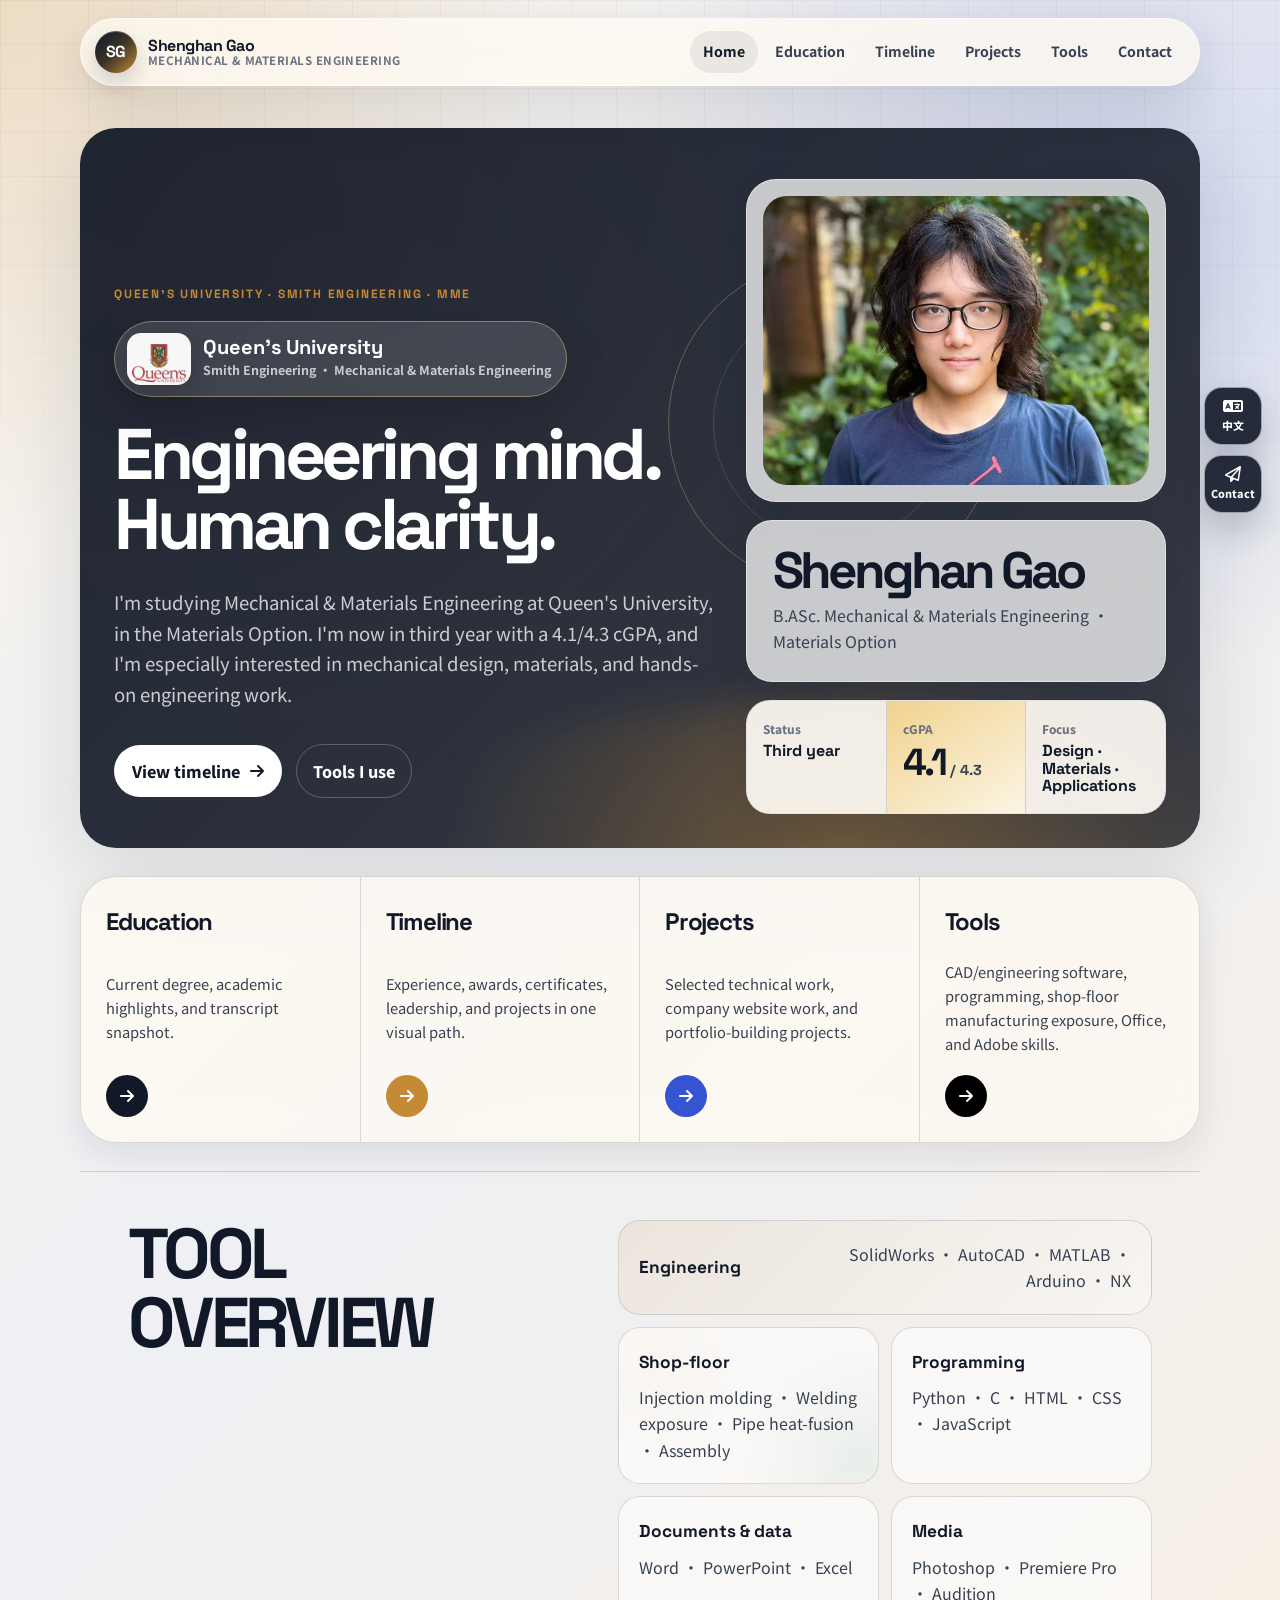
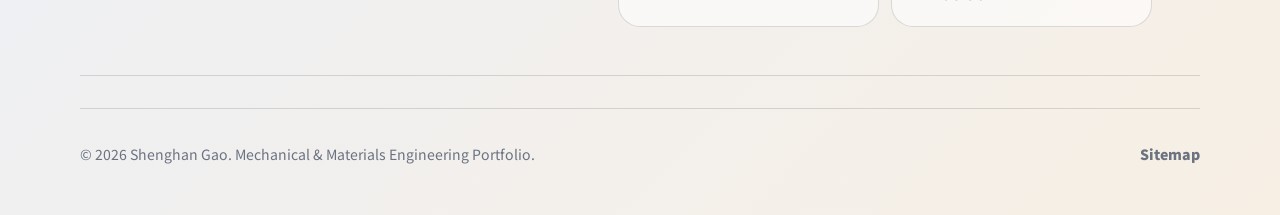
==== commit 91a8f2e9: "Add files via upload" ====
--- a/index.html
+++ b/index.html
@@ -4,7 +4,7 @@
   <meta charset="UTF-8">
   <meta name="viewport" content="width=device-width, initial-scale=1.0, viewport-fit=cover">
   <title>Shenghan Gao | Mechanical & Materials Engineering Portfolio</title>
-  <meta name="description" content="Shenghan Gao is a Mechanical & Materials Engineering student at Queen's University, entering third year with a 4.1/4.3 cGPA. Explore engineering projects, tools, experience, awards, and contact information.">
+  <meta name="description" content="Shenghan Gao is a third-year Mechanical & Materials Engineering student at Queen's University with a 4.1/4.3 cGPA. Explore engineering projects, tools, experience, awards, and contact information.">
   <meta name="keywords" content="Shenghan Gao, Gao Shenghan, 高胜寒, Mechanical Engineering, Queen's University, engineering portfolio, materials option, SolidWorks, AutoCAD, MATLAB, Python, Shenghan.cc">
   <meta name="author" content="Shenghan Gao">
   <meta name="robots" content="index, follow">
@@ -25,7 +25,7 @@
   <link rel="preconnect" href="https://fonts.gstatic.com" crossorigin>
   <link href="https://fonts.googleapis.com/css2?family=Noto+Sans+SC:wght@300;400;500;700;900&family=Space+Grotesk:wght@400;500;600;700&display=swap" rel="stylesheet">
   <link rel="stylesheet" href="https://cdnjs.cloudflare.com/ajax/libs/font-awesome/6.5.2/css/all.min.css">
-  <link rel="stylesheet" href="style.css?v=20260610-v19">
+  <link rel="stylesheet" href="style.css?v=20260801-v23">
 </head>
 <body data-page="home">
   <header class="site-header" id="siteHeader">
@@ -67,7 +67,9 @@
       <div class="hero-copy reveal">
         <p class="eyebrow" data-i18n="home_eyebrow">Queen's University · Smith Engineering · MME</p>
         <div class="university-lockup" aria-label="Queen's University affiliation">
-          <span class="university-lockup-mark">Q</span>
+          <span class="university-lockup-logo">
+            <img src="img/profile/queens-university-logo.png" alt="Queen's University logo" data-i18n-alt="queens_logo_alt" width="256" height="256">
+          </span>
           <span>
             <strong>Queen's University</strong>
             <small data-i18n="home_university_sub">Smith Engineering · Mechanical &amp; Materials Engineering</small>
@@ -77,38 +79,45 @@
           <span data-i18n="home_title_line1">Engineering mind.</span>
           <span data-i18n="home_title_line2">Human clarity.</span>
         </h1>
-        <p class="hero-lead" data-i18n="home_lead">Completed second year and entering third year after the break, with a 4.1/4.3 cGPA and a practical focus on mechanical design, materials, technical communication, and engineering tools.</p>
+        <p class="hero-lead" data-i18n="home_lead">I'm studying Mechanical &amp; Materials Engineering at Queen's University, in the Materials Option. I'm now in third year with a 4.1/4.3 cGPA, and I'm especially interested in mechanical design, materials, and hands-on engineering work.</p>
         <div class="hero-actions">
           <a class="primary-link" href="timeline.html">
             <span data-i18n="home_cta_timeline">View timeline</span>
             <i class="fa-solid fa-arrow-right"></i>
           </a>
-          <a class="secondary-link" href="tools.html" data-i18n="home_cta_tools">Tool stack</a>
+          <a class="secondary-link" href="tools.html" data-i18n="home_cta_tools">Tools I use</a>
         </div>
       </div>
       <div class="hero-panel reveal">
         <figure class="portrait-card">
           <div class="portrait-frame">
-            <img src="img/profile/portrait-placeholder.svg" alt="Professional portrait placeholder for Shenghan Gao">
+            <img
+              src="img/profile/shenghan-gao-portrait.jpg"
+              alt="Portrait of Shenghan Gao"
+              data-i18n-alt="portrait_alt"
+              width="1235"
+              height="1315"
+              fetchpriority="high"
+              decoding="async"
+            >
           </div>
         </figure>
         <div class="profile-plate">
-          <span class="plate-label" data-i18n="profile_label">Portfolio snapshot</span>
           <h2 id="heroName">Shenghan Gao</h2>
-          <p data-i18n="profile_title">B.ASc. Mechanical & Materials Engineering · Materials Option</p>
+          <p data-i18n="profile_title">B.ASc. Mechanical &amp; Materials Engineering · Materials Option</p>
         </div>
         <dl class="signal-list">
           <div>
             <dt data-i18n="signal_year_label">Status</dt>
-            <dd data-i18n="signal_year_value">Entering 3rd year</dd>
+            <dd data-i18n="signal_year_value">Third year</dd>
           </div>
-          <div>
+          <div class="signal-gpa">
             <dt data-i18n="signal_gpa_label">cGPA</dt>
-            <dd>4.1 / 4.3</dd>
+            <dd class="signal-gpa-value"><strong>4.1</strong><span>/ 4.3</span></dd>
           </div>
           <div>
             <dt data-i18n="signal_focus_label">Focus</dt>
-            <dd data-i18n="signal_focus_value">Design · Materials · Communication</dd>
+            <dd data-i18n="signal_focus_value">Design · Materials · Applications</dd>
           </div>
         </dl>
       </div>
@@ -116,81 +125,61 @@
 
     <section class="overview-strip reveal" aria-label="Portfolio overview">
       <a class="overview-item" href="education.html">
-        <span class="overview-number">01</span>
         <strong data-i18n="overview_education_title">Education</strong>
-        <p data-i18n="overview_education_text">Current degree, academic highlights, and learning direction.</p>
+        <p data-i18n="overview_education_text">Current degree, academic highlights, and transcript snapshot.</p>
         <i class="fa-solid fa-arrow-right"></i>
       </a>
       <a class="overview-item accent-warm" href="timeline.html">
-        <span class="overview-number">02</span>
         <strong data-i18n="overview_timeline_title">Timeline</strong>
-        <p data-i18n="overview_timeline_text">Experience, awards, certificates, and leadership in one visual path.</p>
+        <p data-i18n="overview_timeline_text">Experience, awards, certificates, leadership, and projects in one visual path.</p>
         <i class="fa-solid fa-arrow-right"></i>
       </a>
       <a class="overview-item accent-cool" href="projects.html">
-        <span class="overview-number">03</span>
         <strong data-i18n="overview_projects_title">Projects</strong>
-        <p data-i18n="overview_projects_text">Selected technical work and portfolio-building projects.</p>
+        <p data-i18n="overview_projects_text">Selected technical work, company website work, and portfolio-building projects.</p>
         <i class="fa-solid fa-arrow-right"></i>
       </a>
       <a class="overview-item accent-ink" href="tools.html">
-        <span class="overview-number">04</span>
         <strong data-i18n="overview_tools_title">Tools</strong>
         <p data-i18n="overview_tools_text">CAD/engineering software, programming, shop-floor manufacturing exposure, Office, and Adobe skills.</p>
         <i class="fa-solid fa-arrow-right"></i>
       </a>
     </section>
 
-    <section class="minimal-section split-section reveal">
-      <div>
-        <p class="eyebrow" data-i18n="home_about_eyebrow">About</p>
-        <h2 data-i18n="home_about_title">A concise engineering portfolio built for recruiters.</h2>
-      </div>
-      <div class="prose-block">
-        <p data-i18n="home_about_text1">I study Mechanical & Materials Engineering at Queen's University and am preparing for third year after completing second year with a 4.1/4.3 cGPA.</p>
-        <p data-i18n="home_about_text2">This site is designed as a quick, searchable portfolio: the homepage gives the overview, while detailed pages show education, tools, projects, and a filtered timeline of experience and awards.</p>
-      </div>
-    </section>
-
     <section class="minimal-section feature-river reveal">
       <div class="river-heading">
-        <p class="eyebrow" data-i18n="home_tools_eyebrow">Tool overview</p>
-        <h2 data-i18n="home_tools_title">A practical toolkit across engineering, code, manufacturing exposure, documents, and media.</h2>
+        <h2 class="section-title" data-i18n="home_tools_eyebrow">TOOL OVERVIEW</h2>
       </div>
       <div class="river-grid">
         <div class="river-item priority-engineering">
-          <span>Engineering</span>
+          <span data-i18n="home_tools_engineering_label">Engineering</span>
           <p>SolidWorks · AutoCAD · MATLAB · Arduino · NX</p>
-        </div>
-        <div class="river-item">
-          <span>Programming</span>
-          <p>Python · C · HTML · CSS · JavaScript</p>
         </div>
         <div class="river-item priority-shop">
           <span data-i18n="home_tools_shop_label">Shop-floor</span>
           <p data-i18n="home_tools_shop_text">Injection molding · Welding exposure · Pipe heat-fusion · Assembly</p>
         </div>
         <div class="river-item">
-          <span>Office</span>
+          <span data-i18n="home_tools_programming_label">Programming</span>
+          <p>Python · C · HTML · CSS · JavaScript</p>
+        </div>
+        <div class="river-item">
+          <span data-i18n="home_tools_office_label">Documents &amp; data</span>
           <p>Word · PowerPoint · Excel</p>
         </div>
         <div class="river-item">
-          <span>Adobe</span>
+          <span data-i18n="home_tools_media_label">Media</span>
           <p>Photoshop · Premiere Pro · Audition</p>
         </div>
       </div>
-      <a class="text-arrow" href="tools.html">
-        <span data-i18n="home_tools_link">Open detailed tools page</span>
-        <i class="fa-solid fa-arrow-right"></i>
-      </a>
     </section>
   </main>
 
   <footer class="site-footer">
-    <p data-i18n="footer_text">© 2026 Shenghan Gao. Mechanical & Materials Engineering Portfolio.</p>
+    <p data-i18n="footer_text">© 2026 Shenghan Gao. Mechanical &amp; Materials Engineering Portfolio.</p>
     <a href="sitemap.xml" data-i18n="footer_sitemap">Sitemap</a>
   </footer>
 
-  <script src="script.js?v=20260610-v19"></script>
+  <script src="script.js?v=20260801-v23"></script>
 </body>
 </html>
--- a/style.css
+++ b/style.css
@@ -431,6 +431,7 @@
   width: 100%;
   height: 100%;
   object-fit: cover;
+  object-position: center 28%;
   display: block;
 }
 
@@ -462,7 +463,7 @@
 }
 
 .profile-plate h2 {
-  margin: 10px 0 6px;
+  margin: 0 0 6px;
   font-family: var(--font-display);
   font-size: clamp(2rem, 4vw, 3.6rem);
   line-height: 0.95;
@@ -501,6 +502,28 @@
   font-family: var(--font-display);
   font-weight: 800;
   line-height: 1.1;
+}
+
+.signal-list .signal-gpa {
+  background: linear-gradient(145deg, rgba(244, 211, 138, 0.94), rgba(255, 249, 232, 0.9));
+}
+
+.signal-list .signal-gpa-value {
+  display: flex;
+  align-items: baseline;
+  gap: 5px;
+  color: var(--ink);
+}
+
+.signal-gpa-value strong {
+  font-size: clamp(1.65rem, 3.2vw, 2.35rem);
+  letter-spacing: -0.07em;
+}
+
+.signal-gpa-value span {
+  color: var(--ink-soft);
+  font-size: 0.9rem;
+  font-weight: 800;
 }
 
 .overview-strip {
@@ -518,7 +541,7 @@
 
 .overview-item {
   position: relative;
-  min-height: 240px;
+  min-height: 210px;
   display: flex;
   flex-direction: column;
   justify-content: space-between;
@@ -610,12 +633,22 @@
   font-size: clamp(2rem, 4vw, 4.1rem);
 }
 
+/* v20 refinements: homepage portrait and simplified section headings */
+.section-title {
+  font-size: clamp(2.25rem, 5.5vw, 5.2rem) !important;
+  text-transform: uppercase;
+}
+
 .prose-block p {
   margin: 0 0 16px;
   color: var(--ink-soft);
   font-size: 1.04rem;
 }
 
+.prose-block p:last-child {
+  margin-bottom: 0;
+}
+
 .feature-river {
   display: grid;
   grid-template-columns: 0.92fr 1.08fr;
@@ -625,27 +658,41 @@
 
 .river-grid {
   display: grid;
-  gap: 10px;
+  grid-template-columns: repeat(2, minmax(0, 1fr));
+  gap: 12px;
 }
 
 .river-item {
-  display: flex;
-  align-items: baseline;
-  justify-content: space-between;
-  gap: 18px;
-  padding: 18px 0;
-  border-bottom: 1px solid var(--line);
+  display: grid;
+  align-content: start;
+  gap: 8px;
+  min-width: 0;
+  padding: 20px;
+  border: 1px solid var(--line);
+  border-radius: 22px;
+  background: rgba(255, 255, 255, 0.58);
 }
 
 .river-item span {
   font-family: var(--font-display);
   font-weight: 800;
-  font-size: 1.25rem;
+  font-size: 1.08rem;
 }
 
 .river-item p {
   margin: 0;
   color: var(--ink-soft);
+  text-align: left;
+  overflow-wrap: anywhere;
+}
+
+.river-item.priority-engineering {
+  grid-column: 1 / -1;
+  grid-template-columns: minmax(140px, 0.55fr) minmax(0, 1fr);
+  align-items: center;
+}
+
+.river-item.priority-engineering p {
   text-align: right;
 }
 
@@ -1225,6 +1272,10 @@
   .portrait-frame {
     aspect-ratio: 16 / 10;
   }
+
+  .portrait-frame img {
+    object-position: center 30%;
+  }
 }
 
 @media (max-width: 1040px) {
@@ -2126,17 +2177,23 @@
   backdrop-filter: blur(16px);
 }
 
-.university-lockup-mark {
-  width: 38px;
-  height: 38px;
+.university-lockup-logo {
+  width: 64px;
+  height: 52px;
+  flex: 0 0 auto;
   display: grid;
   place-items: center;
-  border-radius: 50%;
-  background: linear-gradient(135deg, #f4d38a, #8c5e18);
-  color: #111827;
-  font-family: var(--font-display);
-  font-weight: 900;
-  letter-spacing: -0.04em;
+  padding: 5px;
+  border-radius: 14px;
+  background: rgba(255, 255, 255, 0.96);
+  box-shadow: 0 8px 24px rgba(0, 0, 0, 0.18);
+}
+
+.university-lockup-logo img {
+  width: 100%;
+  height: 100%;
+  object-fit: contain;
+  display: block;
 }
 
 .university-lockup strong,
@@ -2231,7 +2288,13 @@
 
   .university-lockup {
     border-radius: 28px;
-    align-items: flex-start;
+    align-items: center;
+    padding-right: 13px;
+  }
+
+  .university-lockup-logo {
+    width: 58px;
+    height: 48px;
   }
 }
 
@@ -3596,11 +3659,63 @@
   }
 }
 
+/* v23: certificates, Gaoco imagery, and materials research timeline card */
+.timeline-image img[src*="net-zero-101-certificate"],
+.timeline-image img[src*="whmis-2015-certificate"] {
+  object-fit: contain;
+  object-position: center;
+  background: #ffffff;
+  padding: 8px;
+}
+
+.timeline-image img[src*="gaoco-company-website"],
+.gaoco-project-image {
+  object-position: center top;
+}
+
+.gaoco-project-visual {
+  background: #0a1321;
+}
+
+.research-visual {
+  grid-template-rows: auto auto;
+  align-content: center;
+  gap: 12px;
+  border-style: solid;
+  border-color: rgba(196, 138, 53, 0.34);
+  background:
+    radial-gradient(circle at 76% 22%, rgba(244, 211, 138, 0.24), transparent 38%),
+    linear-gradient(145deg, #172033, #28344a);
+  color: #ffffff;
+  text-transform: none;
+  letter-spacing: 0;
+}
+
+.research-visual i {
+  color: var(--gold);
+  font-size: 2.7rem;
+}
+
+.research-visual span {
+  font-family: var(--font-display);
+  font-size: 0.9rem;
+  font-weight: 800;
+  letter-spacing: -0.02em;
+}
+
+@media (max-width: 760px) {
+  .timeline-image img[src*="net-zero-101-certificate"],
+  .timeline-image img[src*="whmis-2015-certificate"] {
+    padding: 6px;
+  }
+}
+
 
 /* v19 refinements: project image containment, certificate thumbnails, shorter education headline */
 .project-visual {
   overflow: hidden;
 }
+
 .project-visual img {
   max-width: 100%;
   min-width: 100%;
@@ -3628,6 +3743,27 @@
   background: #ffffff;
   padding: 0;
 }
+
+/* v22: compact homepage hierarchy and current academic status */
+.timeline-image img[src*="china-c1-driver-license"] {
+  object-position: center;
+}
+
+@media (max-width: 760px) {
+  .river-grid {
+    grid-template-columns: 1fr;
+  }
+
+  .river-item.priority-engineering {
+    grid-column: auto;
+    grid-template-columns: 1fr;
+    align-items: start;
+  }
+
+  .river-item.priority-engineering p {
+    text-align: left;
+  }
+}
 @media (max-width: 760px) {
   .compact-web-tile .project-visual {
     height: 160px;
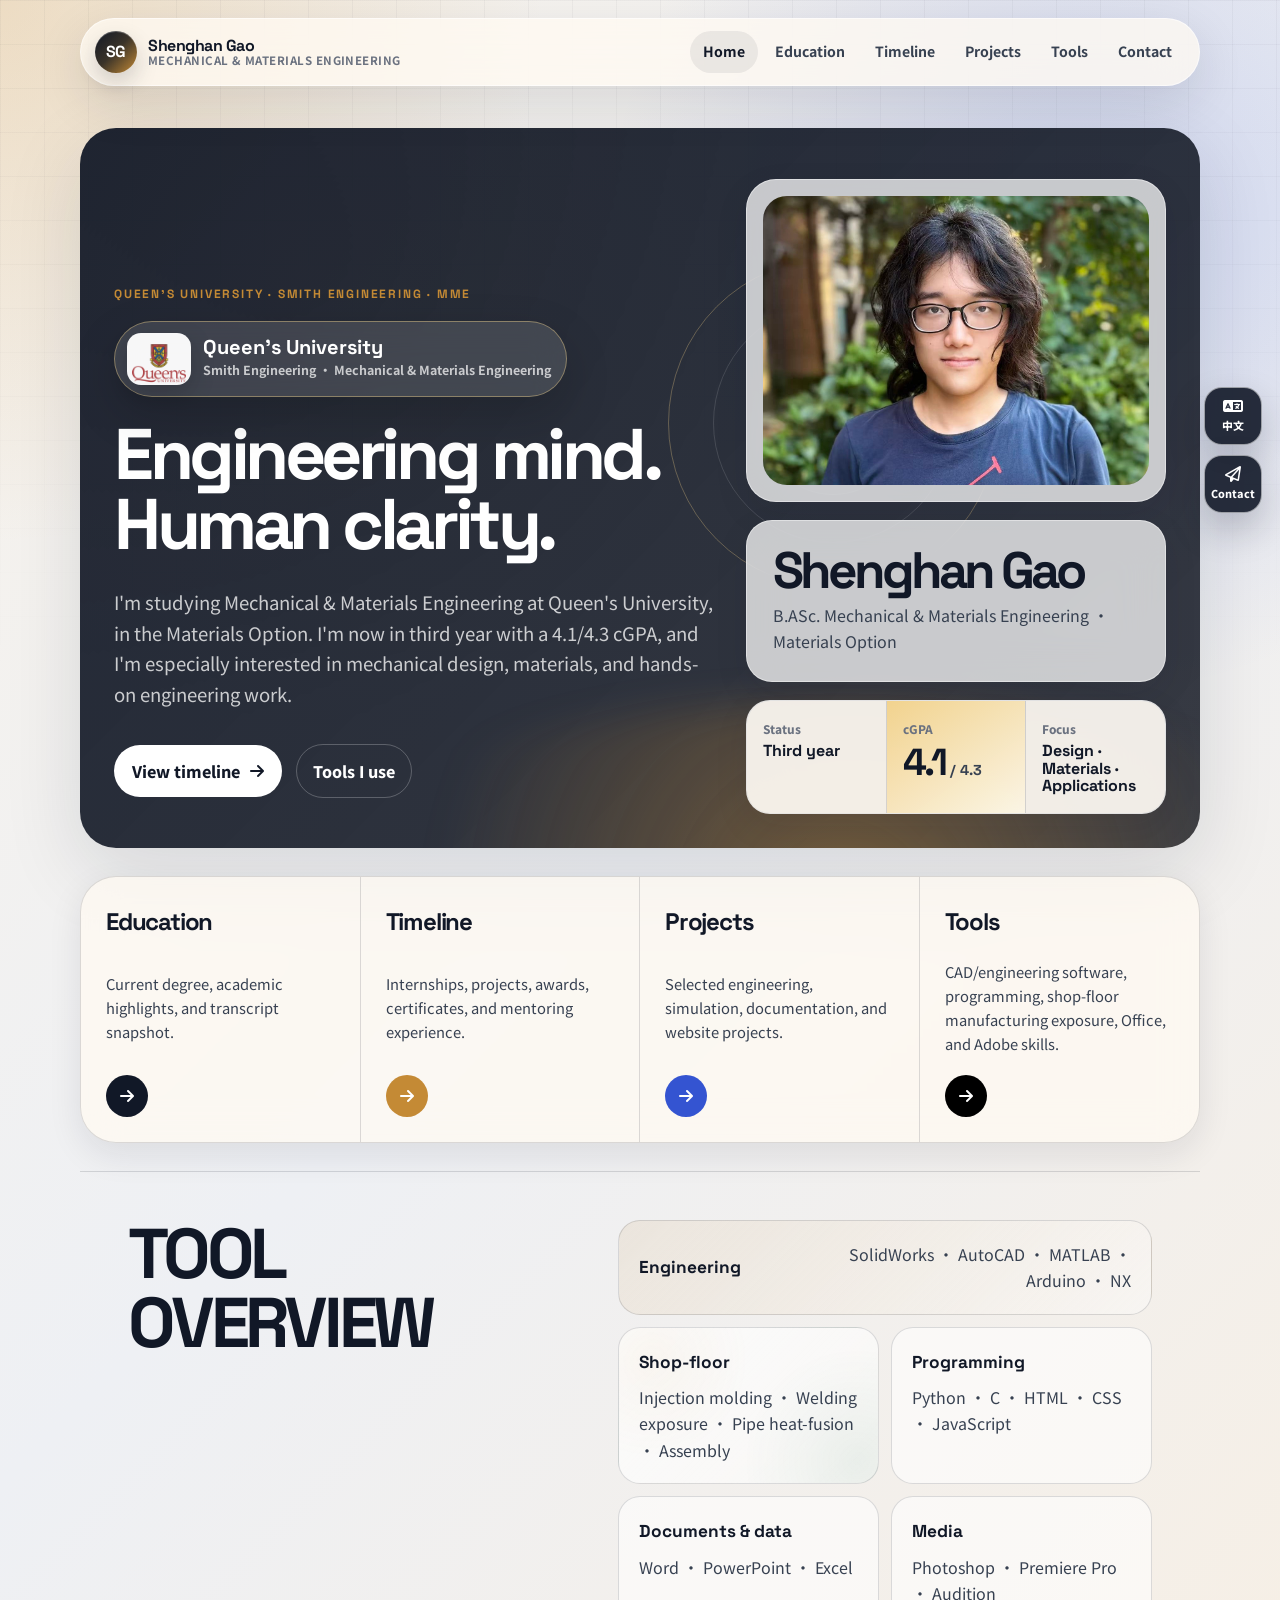
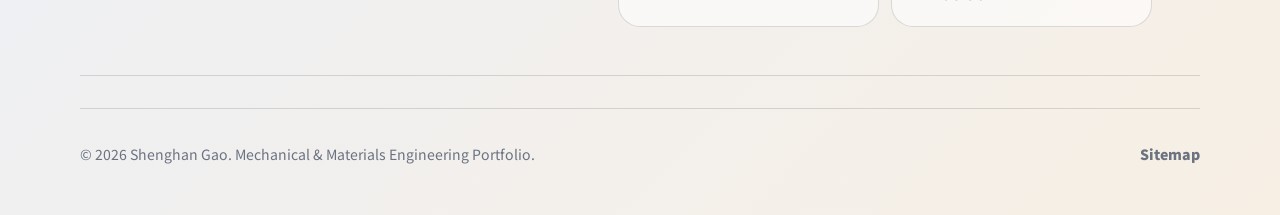
==== commit 22805685: "Add files via upload" ====
--- a/index.html
+++ b/index.html
@@ -25,7 +25,7 @@
   <link rel="preconnect" href="https://fonts.gstatic.com" crossorigin>
   <link href="https://fonts.googleapis.com/css2?family=Noto+Sans+SC:wght@300;400;500;700;900&family=Space+Grotesk:wght@400;500;600;700&display=swap" rel="stylesheet">
   <link rel="stylesheet" href="https://cdnjs.cloudflare.com/ajax/libs/font-awesome/6.5.2/css/all.min.css">
-  <link rel="stylesheet" href="style.css?v=20260801-v23">
+  <link rel="stylesheet" href="style.css?v=20260910-v27">
 </head>
 <body data-page="home">
   <header class="site-header" id="siteHeader">
@@ -131,12 +131,12 @@
       </a>
       <a class="overview-item accent-warm" href="timeline.html">
         <strong data-i18n="overview_timeline_title">Timeline</strong>
-        <p data-i18n="overview_timeline_text">Experience, awards, certificates, leadership, and projects in one visual path.</p>
+        <p data-i18n="overview_timeline_text">Internships, projects, awards, certificates, and mentoring experience.</p>
         <i class="fa-solid fa-arrow-right"></i>
       </a>
       <a class="overview-item accent-cool" href="projects.html">
         <strong data-i18n="overview_projects_title">Projects</strong>
-        <p data-i18n="overview_projects_text">Selected technical work, company website work, and portfolio-building projects.</p>
+        <p data-i18n="overview_projects_text">Selected engineering, simulation, documentation, and website projects.</p>
         <i class="fa-solid fa-arrow-right"></i>
       </a>
       <a class="overview-item accent-ink" href="tools.html">
@@ -180,6 +180,6 @@
     <a href="sitemap.xml" data-i18n="footer_sitemap">Sitemap</a>
   </footer>
 
-  <script src="script.js?v=20260801-v23"></script>
+  <script src="script.js?v=20260910-v27"></script>
 </body>
 </html>
--- a/style.css
+++ b/style.css
@@ -3659,6 +3659,35 @@
   }
 }
 
+/* v25: edge-to-edge timeline images and expanded orbital-simulation gallery */
+.timeline-image img {
+  object-fit: cover !important;
+  padding: 0 !important;
+  background: transparent !important;
+}
+
+.timeline-card-no-image {
+  grid-template-columns: minmax(0, 1fr);
+}
+
+.orbital-wide-figure {
+  grid-column: 1 / -1;
+}
+
+.orbital-wide-figure img {
+  aspect-ratio: 1247 / 589;
+}
+
+@media (max-width: 760px) {
+  .orbital-wide-figure {
+    grid-column: 1;
+  }
+
+  .orbital-wide-figure img {
+    aspect-ratio: 16 / 9;
+  }
+}
+
 /* v23: certificates, Gaoco imagery, and materials research timeline card */
 .timeline-image img[src*="net-zero-101-certificate"],
 .timeline-image img[src*="whmis-2015-certificate"] {
@@ -3749,6 +3778,60 @@
   object-position: center;
 }
 
+/* v24: internship photography and MATLAB orbital-simulation case study */
+.timeline-image.internship-photo img {
+  object-fit: cover;
+  object-position: center;
+}
+
+.orbital-timeline-image img,
+.orbital-project .project-photo,
+.orbital-media-grid img {
+  object-fit: contain !important;
+  object-position: center;
+  background: #f5f6f8;
+}
+
+.orbital-timeline-image img,
+.orbital-project .project-photo {
+  padding: 7px;
+}
+
+.orbital-project {
+  background:
+    linear-gradient(135deg, rgba(255,255,255,0.9), rgba(255,255,255,0.66)),
+    radial-gradient(circle at 86% 12%, rgba(52, 84, 209, 0.2), transparent 40%),
+    radial-gradient(circle at 8% 92%, rgba(196, 138, 53, 0.16), transparent 42%);
+}
+
+.orbital-project-visual,
+.orbital-media-grid figure {
+  background: #f5f6f8;
+}
+
+.orbital-media-grid img {
+  padding: 4px;
+}
+
+.gaoco-project-image {
+  object-fit: contain;
+  background: #f4f7fb;
+}
+
+.gaoco-project-visual {
+  background: #f4f7fb;
+}
+
+@media (max-width: 760px) {
+  .orbital-project .project-photo {
+    min-height: 190px;
+  }
+
+  .orbital-media-grid img {
+    aspect-ratio: 4 / 3;
+  }
+}
+
 @media (max-width: 760px) {
   .river-grid {
     grid-template-columns: 1fr;
@@ -3774,3 +3857,103 @@
     padding: 0;
   }
 }
+
+/* v26: orbital previews and compact right-aligned process board */
+.orbital-project .project-photo {
+  object-fit: cover !important;
+  object-position: center;
+  padding: 0;
+}
+
+.orbital-timeline-image {
+  position: relative;
+  align-self: stretch;
+}
+
+.orbital-timeline-image img {
+  position: absolute;
+  inset: 0;
+  width: 100%;
+  height: 100% !important;
+  min-height: 0;
+  max-height: none;
+  object-fit: cover !important;
+  object-position: center;
+  padding: 0;
+}
+
+@media (min-width: 901px) {
+  .tools-process-hero .process-board {
+    width: min(100%, 540px);
+    justify-self: end;
+  }
+}
+
+@media (max-width: 760px) {
+  .orbital-timeline-image {
+    min-height: 220px;
+  }
+}
+
+
+/* v27: ongoing experience, new timeline photos, and documentation image */
+.timeline-item.is-ongoing .timeline-card {
+  border: 2px solid var(--gold);
+}
+
+.timeline-photo {
+  position: relative;
+  align-self: stretch;
+  border: 0;
+}
+
+.timeline-photo img {
+  position: absolute;
+  inset: 0;
+  width: 100%;
+  height: 100%;
+  min-height: 0;
+  object-fit: cover;
+  object-position: center;
+}
+
+.campus-tour-photo img {
+  object-position: center 48%;
+}
+
+.sop-figure {
+  margin: 0;
+  align-self: center;
+  min-width: 0;
+}
+
+.documentation-project .sop-project-visual {
+  aspect-ratio: 652 / 450;
+  min-height: 0;
+  height: auto;
+  border: 0;
+  background: #fff;
+}
+
+.sop-project-visual .project-photo {
+  width: 100%;
+  height: auto;
+  min-height: 0;
+  max-height: none;
+  object-fit: contain;
+}
+
+.sop-figure figcaption {
+  margin-top: 8px;
+  color: var(--muted);
+  font-size: 0.78rem;
+}
+
+@media (max-width: 760px) {
+  .timeline-photo {
+    min-height: 220px;
+  }
+  .campus-tour-photo img {
+    object-position: center 44%;
+  }
+}
